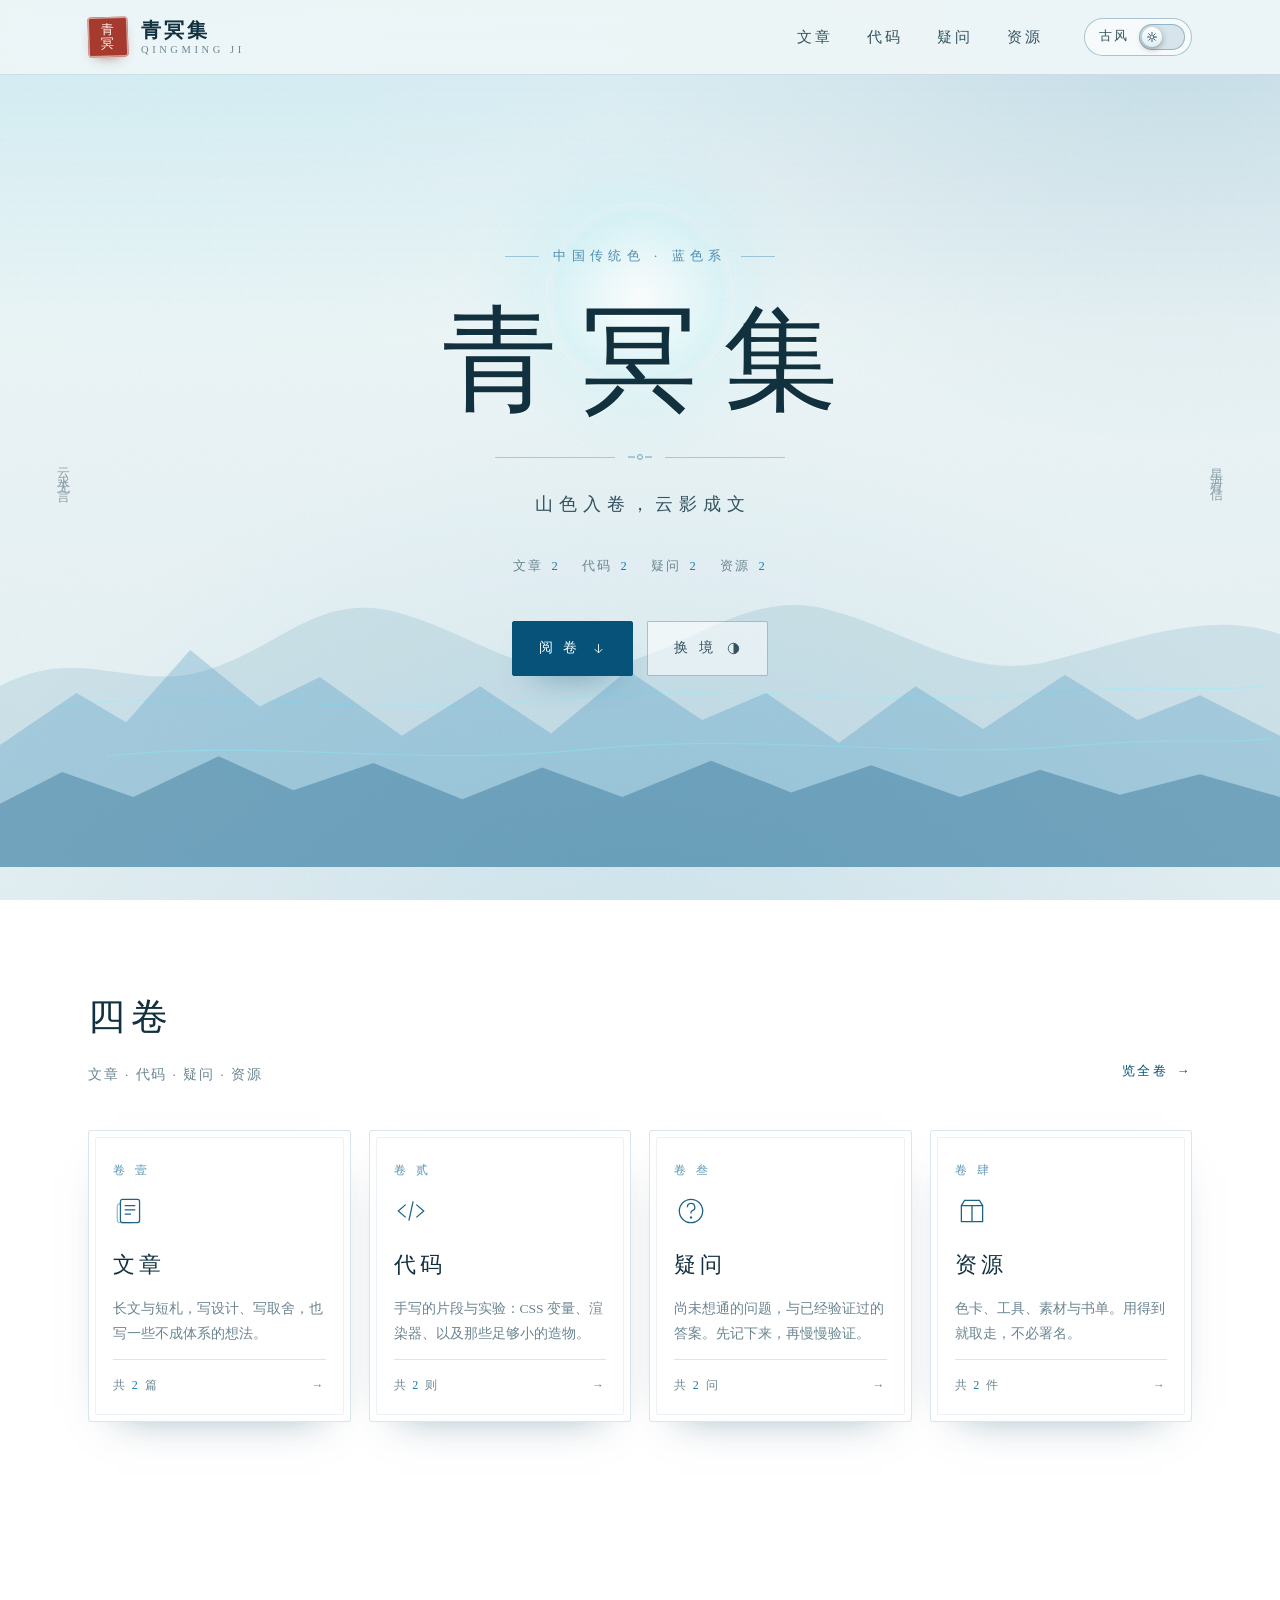
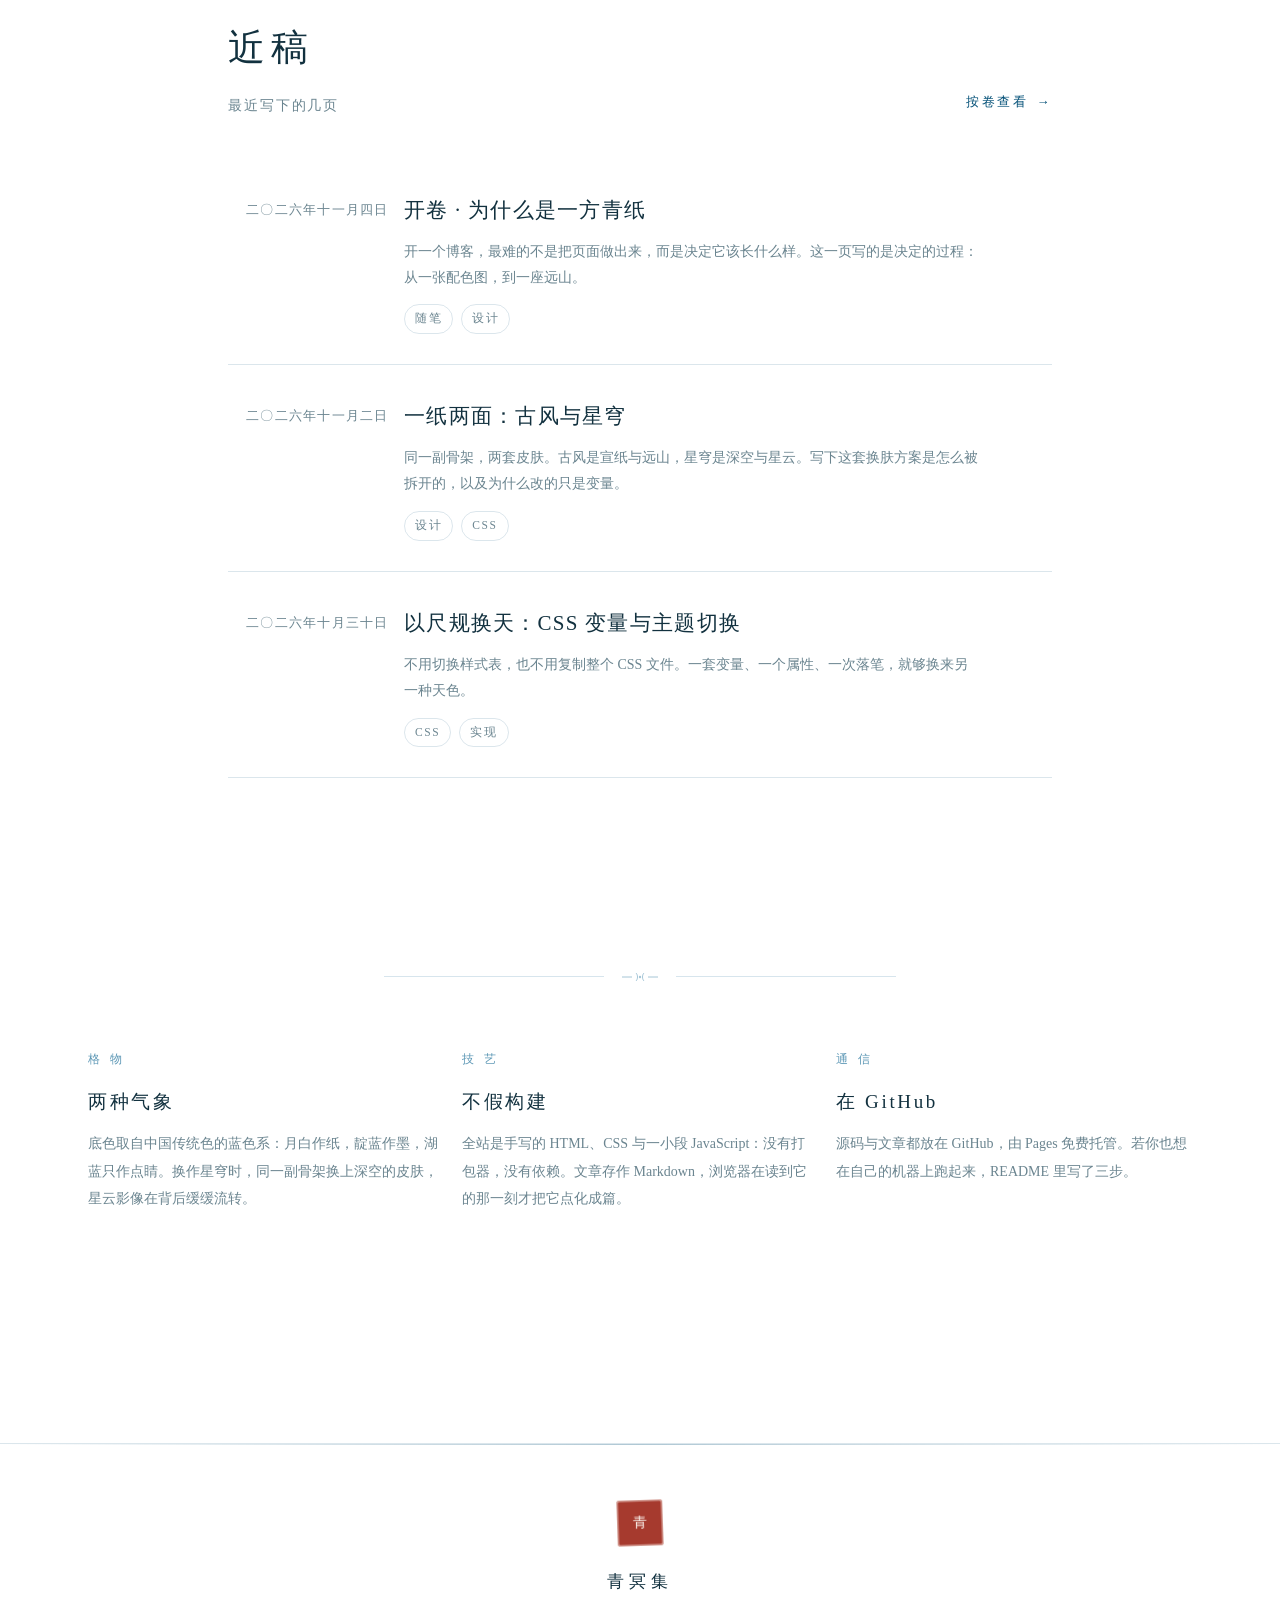
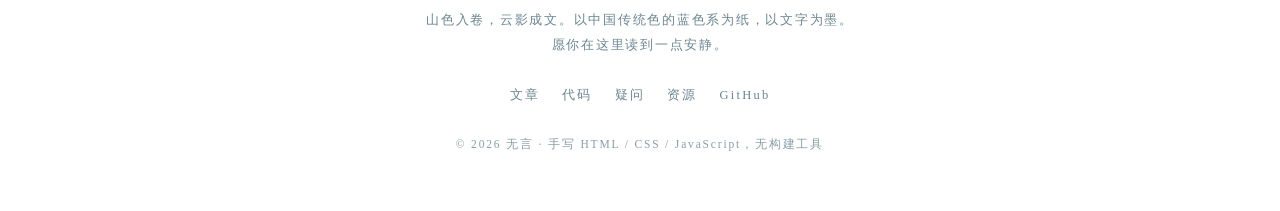
==== index.html @ 15c93b62 "青冥集：古风与星穹，一纸两面 - 四卷：文章 / 代码 / 疑问 / 资源 - 古风主题（中国传统色·蓝色系）与星穹主题（星云循环影像） - 右上角一键换境，选择记忆在 localStorage - " ====
<!doctype html>
<html lang="zh-CN" data-theme="guofeng">
<head>
<meta charset="utf-8">
<meta name="viewport" content="width=device-width, initial-scale=1">
<title>青冥集 · 山色入卷，云影成文</title>
<meta name="description" content="青冥集：一间以中国传统色·蓝色系写就的小站。文章、代码、疑问、资源四卷，可一键换作星穹。">
<meta name="theme-color" content="#EDF5F6">
<meta property="og:type" content="website">
<meta property="og:title" content="青冥集">
<meta property="og:description" content="山色入卷，云影成文。古风与星穹，一纸两面。">
<link rel="icon" href="assets/media/favicon.svg" type="image/svg+xml">
<link rel="stylesheet" href="assets/css/base.css">
<link rel="stylesheet" href="assets/css/theme-guofeng.css">
<link rel="stylesheet" href="assets/css/theme-cosmos.css">
</head>
<body data-page="home">

<div class="cosmos-bg" aria-hidden="true">
  <video id="galaxy" muted loop playsinline preload="none" poster="assets/media/poster.jpg"></video>
  <div class="cosmos-bg__veil"></div>
  <div class="cosmos-bg__aurora"></div>
  <canvas id="stars"></canvas>
</div>

<header class="site-head">
  <div class="wrap head-inner">
    <a class="brand" href="index.html" aria-label="青冥集 · 回到卷首">
      <span class="seal"><span>青<br>冥</span></span>
      <span class="brand-name"><b>青冥集</b><small>QINGMING JI</small></span>
    </a>
    <nav class="nav" aria-label="主导航">
      <a href="articles.html">文章</a>
      <a href="code.html">代码</a>
      <a href="questions.html">疑问</a>
      <a href="resources.html">资源</a>
    </nav>
    <button class="theme-switch" type="button" data-theme-toggle aria-pressed="false" aria-label="当前为古风风格，点击切换为星穹">
      <span class="theme-switch__label" data-theme-label>古风</span>
      <span class="theme-switch__track" aria-hidden="true">
        <span class="theme-switch__thumb">
          <svg class="i-sun" viewBox="0 0 24 24" fill="none" stroke="currentColor" stroke-width="2" stroke-linecap="round"><circle cx="12" cy="12" r="4.2"/><path d="M12 3v2.2M12 18.8V21M3 12h2.2M18.8 12H21M5.6 5.6l1.6 1.6M16.8 16.8l1.6 1.6M18.4 5.6l-1.6 1.6M7.2 16.8l-1.6 1.6"/></svg>
          <svg class="i-moon" viewBox="0 0 24 24" fill="currentColor"><path d="M20.2 14.6A8.4 8.4 0 0 1 9.4 3.8 8.6 8.6 0 1 0 20.2 14.6Z"/></svg>
        </span>
      </span>
    </button>
  </div>
</header>

<main>
  <section class="hero">
    <div class="hero__moon" aria-hidden="true"></div>
    <div class="hero__art" aria-hidden="true">
      <svg viewBox="0 0 1440 460" preserveAspectRatio="none">
        <path class="m1" d="M0,300 C90,262 150,306 232,286 C316,266 360,214 452,236 C540,256 596,300 690,282 C780,265 842,214 930,232 C1020,250 1090,296 1180,278 C1280,258 1360,232 1440,254 L1440,460 L0,460 Z"/>
        <path class="mist" d="M60,318 C260,300 420,330 620,312 C820,294 980,322 1180,306 C1290,297 1370,306 1420,300"/>
        <path class="m2" d="M0,352 L86,306 L142,332 L214,268 L292,318 L360,292 L452,344 L540,300 L620,342 L706,286 L790,330 L862,306 L944,350 L1030,300 L1106,338 L1198,290 L1280,330 L1350,308 L1440,344 L1440,460 L0,460 Z"/>
        <path class="mist" d="M120,362 C300,346 460,372 660,356 C860,340 1020,366 1220,352 C1320,345 1390,352 1430,346"/>
        <path class="m3" d="M0,404 L70,376 L150,398 L246,362 L330,392 L420,368 L520,400 L610,372 L700,398 L800,366 L890,394 L980,370 L1080,398 L1170,374 L1260,396 L1350,378 L1440,398 L1440,460 L0,460 Z"/>
      </svg>
    </div>

    <span class="hero__aside hero__aside--l" aria-hidden="true">云水无言</span>
    <span class="hero__aside hero__aside--r" aria-hidden="true">星河有信</span>

    <div class="hero__inner">
      <p class="hero__kicker">中国传统色 · 蓝色系</p>
      <h1 class="hero__title">青冥集</h1>
      <div class="hero__rule" aria-hidden="true">
        <i></i>
        <svg width="26" height="12" viewBox="0 0 26 12" fill="none" stroke="currentColor" stroke-width="1">
          <path d="M1 6h7M18 6h7"/><circle cx="13" cy="6" r="2.4"/>
        </svg>
        <i></i>
      </div>
      <p class="hero__sub">山色入卷，云影成文</p>
      <div class="hero__meta">
        <span>文章 <i data-count="articles">—</i></span>
        <span>代码 <i data-count="code">—</i></span>
        <span>疑问 <i data-count="questions">—</i></span>
        <span>资源 <i data-count="resources">—</i></span>
      </div>
      <div class="hero__actions">
        <a class="btn btn--primary" href="#sections">阅 卷
          <svg viewBox="0 0 24 24" fill="none" stroke="currentColor" stroke-width="1.5"><path d="M12 5v14M6 13l6 6 6-6"/></svg>
        </a>
        <button class="btn" type="button" data-theme-toggle>换 境
          <svg viewBox="0 0 24 24" fill="none" stroke="currentColor" stroke-width="1.4"><circle cx="12" cy="12" r="8.4"/><path d="M12 3.6a8.4 8.4 0 0 1 0 16.8Z" fill="currentColor" stroke="none"/></svg>
        </button>
      </div>
    </div>
  </section>

  <section class="section" id="sections">
    <div class="wrap">
      <div class="sec-head">
        <div class="sec-head__row">
          <div>
            <h2>四卷</h2>
            <p>文章 · 代码 · 疑问 · 资源</p>
          </div>
          <a class="sec-head__more" href="articles.html">览全卷 <span aria-hidden="true">→</span></a>
        </div>
      </div>

      <div class="section-grid">
        <a class="section-card reveal" href="articles.html">
          <span class="section-card__num">卷 壹</span>
          <svg class="section-card__icon" viewBox="0 0 32 32" fill="none" stroke="currentColor" stroke-width="1.2">
            <rect x="7" y="5" width="18" height="22" rx="2"/>
            <path d="M11 11h10M11 15h10M11 19h6"/>
            <path d="M7 9c-2 0-3 1-3 3v12c0 2 1 3 3 3h11" opacity=".45"/>
          </svg>
          <h3>文章</h3>
          <p>长文与短札，写设计、写取舍，也写一些不成体系的想法。</p>
          <div class="section-card__foot"><span>共 <b data-count="articles">—</b> 篇</span><span aria-hidden="true">→</span></div>
        </a>

        <a class="section-card reveal" href="code.html">
          <span class="section-card__num">卷 贰</span>
          <svg class="section-card__icon" viewBox="0 0 32 32" fill="none" stroke="currentColor" stroke-width="1.2">
            <path d="M11 10 4 16l7 6M21 10l7 6-7 6M18 7l-4 18"/>
          </svg>
          <h3>代码</h3>
          <p>手写的片段与实验：CSS 变量、渲染器、以及那些足够小的造物。</p>
          <div class="section-card__foot"><span>共 <b data-count="code">—</b> 则</span><span aria-hidden="true">→</span></div>
        </a>

        <a class="section-card reveal" href="questions.html">
          <span class="section-card__num">卷 叁</span>
          <svg class="section-card__icon" viewBox="0 0 32 32" fill="none" stroke="currentColor" stroke-width="1.2">
            <circle cx="16" cy="16" r="11"/>
            <path d="M12.6 12.4a3.5 3.5 0 1 1 4.6 3.3c-.8.3-1.2 1-1.2 1.8v.8"/>
            <circle cx="16" cy="22" r="1.1" fill="currentColor" stroke="none"/>
          </svg>
          <h3>疑问</h3>
          <p>尚未想通的问题，与已经验证过的答案。先记下来，再慢慢验证。</p>
          <div class="section-card__foot"><span>共 <b data-count="questions">—</b> 问</span><span aria-hidden="true">→</span></div>
        </a>

        <a class="section-card reveal" href="resources.html">
          <span class="section-card__num">卷 肆</span>
          <svg class="section-card__icon" viewBox="0 0 32 32" fill="none" stroke="currentColor" stroke-width="1.2">
            <path d="M6 11h20v15H6z"/><path d="M6 11 9 6h14l3 5M16 11v15"/>
          </svg>
          <h3>资源</h3>
          <p>色卡、工具、素材与书单。用得到就取走，不必署名。</p>
          <div class="section-card__foot"><span>共 <b data-count="resources">—</b> 件</span><span aria-hidden="true">→</span></div>
        </a>
      </div>
    </div>
  </section>

  <section class="section section--tight">
    <div class="wrap wrap--narrow">
      <div class="sec-head">
        <div class="sec-head__row">
          <div>
            <h2>近稿</h2>
            <p>最近写下的几页</p>
          </div>
          <a class="sec-head__more" href="articles.html">按卷查看 <span aria-hidden="true">→</span></a>
        </div>
      </div>
      <div class="post-list" id="recent-list" aria-live="polite"></div>
    </div>
  </section>

  <section class="section">
    <div class="wrap">
      <div class="rule-orn" aria-hidden="true">
        <svg width="40" height="14" viewBox="0 0 40 14" fill="none" stroke="currentColor" stroke-width="1">
          <path d="M2 7h10M28 7h10"/><path d="M16 3c2 2 2 6 0 8M24 3c-2 2-2 6 0 8"/><circle cx="20" cy="7" r="1.2" fill="currentColor" stroke="none"/>
        </svg>
      </div>

      <div class="section" style="padding-top:52px">
        <div class="section-grid" style="grid-template-columns:repeat(3,1fr)">
          <div class="reveal">
            <p class="section-card__num">格 物</p>
            <h3 style="font-size:19px;font-weight:500;letter-spacing:.14em;margin:14px 0 10px">两种气象</h3>
            <p style="color:var(--ink-faint);font-size:14px;line-height:1.95;margin:0">
              底色取自中国传统色的蓝色系：月白作纸，靛蓝作墨，湖蓝只作点睛。换作星穹时，同一副骨架换上深空的皮肤，星云影像在背后缓缓流转。
            </p>
          </div>
          <div class="reveal">
            <p class="section-card__num">技 艺</p>
            <h3 style="font-size:19px;font-weight:500;letter-spacing:.14em;margin:14px 0 10px">不假构建</h3>
            <p style="color:var(--ink-faint);font-size:14px;line-height:1.95;margin:0">
              全站是手写的 HTML、CSS 与一小段 JavaScript：没有打包器，没有依赖。文章存作 Markdown，浏览器在读到它的那一刻才把它点化成篇。
            </p>
          </div>
          <div class="reveal">
            <p class="section-card__num">通 信</p>
            <h3 style="font-size:19px;font-weight:500;letter-spacing:.14em;margin:14px 0 10px">在 GitHub</h3>
            <p style="color:var(--ink-faint);font-size:14px;line-height:1.95;margin:0">
              源码与文章都放在 GitHub，由 Pages 免费托管。若你也想在自己的机器上跑起来，README 里写了三步。
            </p>
          </div>
        </div>
      </div>
    </div>
  </section>
</main>

<footer class="site-foot">
  <div class="wrap">
    <div class="foot__seal" aria-hidden="true">青</div>
    <p class="foot__name">青冥集</p>
    <p class="foot__note">山色入卷，云影成文。以中国传统色的蓝色系为纸，以文字为墨。<br>愿你在这里读到一点安静。</p>
    <div class="foot__links">
      <a href="articles.html">文章</a>
      <a href="code.html">代码</a>
      <a href="questions.html">疑问</a>
      <a href="resources.html">资源</a>
      <a href="https://github.com/wuyan2233" target="_blank" rel="noopener noreferrer">GitHub</a>
    </div>
    <p class="foot__copy">© <span data-year>2026</span> 无言 · 手写 HTML / CSS / JavaScript，无构建工具</p>
  </div>
</footer>

<script src="assets/js/stars.js"></script>
<script src="assets/js/theme.js"></script>
<script src="assets/js/markdown.js"></script>
<script src="assets/js/site.js"></script>
<script>
  document.querySelectorAll('[data-year]').forEach(function (el) { el.textContent = new Date().getFullYear(); });
  (function () {
    var list = document.getElementById('recent-list');
    if (!list) return;
    window.QM.manifest().then(function (data) {
      var posts = data.posts.slice(0, 3);
      list.innerHTML = posts.map(function (p) {
        return '<article class="post-item reveal">' +
          '<div class="post-item__date">' + window.QM.formatDate(p.date) + '</div>' +
          '<div class="post-item__body"><h3><a href="post.html?s=' + p.section + '&slug=' + encodeURIComponent(p.slug) + '">' +
          window.MD.esc(p.title) + '</a></h3><p>' + window.MD.esc(p.excerpt || '') + '</p>' +
          '<div class="tags">' + (p.tags || []).map(function (t) { return '<span class="tag">' + window.MD.esc(t) + '</span>'; }).join('') + '</div></div>' +
          '<span class="post-item__arrow" aria-hidden="true">→</span></article>';
      }).join('');
      list.querySelectorAll('.reveal').forEach(function (el) { el.classList.add('is-in'); });
    }).catch(function () {
      list.innerHTML = '<div class="empty">卷目未能读到</div>';
    });
  })();
</script>
</body>
</html>
---- assets/css/base.css ----
/* ==========================================================================
   青冥集 · base.css
   结构与排版基准（与主题无关的部分）
   ========================================================================== */

*, *::before, *::after { box-sizing: border-box; }

html { -webkit-text-size-adjust: 100%; scroll-behavior: smooth; }

body {
  margin: 0;
  min-height: 100vh;
  font-family: var(--font-serif);
  font-size: 17px;
  line-height: 1.9;
  color: var(--ink);
  background: var(--paper);
  overflow-x: hidden;
  -webkit-font-smoothing: antialiased;
  text-rendering: optimizeLegibility;
}

img, svg, video, canvas { display: block; max-width: 100%; }
a { color: inherit; text-decoration: none; }
button { font: inherit; color: inherit; background: none; border: 0; cursor: pointer; }
::selection { background: var(--select-bg); color: var(--select-fg); }

:focus-visible {
  outline: 2px solid var(--accent-2);
  outline-offset: 3px;
  border-radius: 4px;
}

.wrap {
  width: 100%;
  max-width: 1160px;
  margin: 0 auto;
  padding: 0 28px;
}
.wrap--narrow { max-width: 880px; }

.sr-only {
  position: absolute; width: 1px; height: 1px;
  padding: 0; margin: -1px; overflow: hidden;
  clip: rect(0 0 0 0); white-space: nowrap; border: 0;
}

/* --------------------------------------------------------------------------
   顶栏
   -------------------------------------------------------------------------- */
.site-head {
  position: sticky;
  top: 0;
  z-index: 60;
  backdrop-filter: blur(14px) saturate(1.2);
  -webkit-backdrop-filter: blur(14px) saturate(1.2);
  background: var(--head-bg);
  border-bottom: 1px solid var(--line);
}
.head-inner {
  display: flex;
  align-items: center;
  gap: 26px;
  height: 74px;
}

.brand {
  display: flex;
  align-items: center;
  gap: 13px;
  flex: 0 0 auto;
}
.seal {
  position: relative;
  width: 40px; height: 40px;
  display: grid;
  place-items: center;
  background: var(--seal);
  color: #FDF7F2;
  font-family: var(--font-kai);
  font-size: 13px;
  line-height: 1.05;
  letter-spacing: 1px;
  border-radius: 3px;
  text-align: center;
  box-shadow: inset 0 0 0 1.5px rgba(255, 250, 244, .55), 0 6px 14px -8px rgba(120, 40, 30, .8);
  transform: rotate(-2deg);
  transition: transform .5s cubic-bezier(.2,.8,.3,1);
}
.seal span { display: block; }
.brand:hover .seal { transform: rotate(2deg) scale(1.04); }

.brand-name {
  display: flex;
  flex-direction: column;
  line-height: 1.25;
}
.brand-name b {
  font-size: 20px;
  font-weight: 600;
  letter-spacing: .16em;
}
.brand-name small {
  font-family: var(--font-kai);
  font-size: 10.5px;
  letter-spacing: .34em;
  color: var(--ink-faint);
  text-transform: uppercase;
}

.nav {
  display: flex;
  align-items: center;
  gap: 4px;
  margin-left: auto;
}
.nav a {
  position: relative;
  padding: 8px 15px;
  font-size: 15px;
  letter-spacing: .2em;
  color: var(--ink-soft);
  border-radius: 3px;
  transition: color .35s ease;
}
.nav a::after {
  content: "";
  position: absolute;
  left: 15px; right: 15px; bottom: 2px;
  height: 1px;
  background: var(--accent-2);
  transform: scaleX(0);
  transform-origin: left;
  transition: transform .45s cubic-bezier(.2,.8,.3,1);
}
.nav a:hover { color: var(--ink); }
.nav a:hover::after,
.nav a[aria-current="page"]::after { transform: scaleX(1); }
.nav a[aria-current="page"] { color: var(--accent); }

/* 主题开关键 */
.theme-switch {
  display: inline-flex;
  align-items: center;
  gap: 10px;
  padding: 5px 6px 5px 14px;
  border: 1px solid var(--line-strong);
  border-radius: 999px;
  background: var(--btn-bg);
  color: var(--ink-soft);
  font-family: var(--font-kai);
  font-size: 12.5px;
  letter-spacing: .16em;
  white-space: nowrap;
  transition: border-color .4s, color .4s, background .4s, box-shadow .4s;
}
.theme-switch:hover {
  border-color: var(--accent-2);
  color: var(--ink);
  box-shadow: 0 8px 26px -16px var(--glow);
}
.theme-switch__track {
  position: relative;
  width: 46px; height: 26px;
  border-radius: 999px;
  background: var(--track-bg);
  box-shadow: inset 0 0 0 1px var(--line-strong);
  flex: 0 0 auto;
}
.theme-switch__thumb {
  position: absolute;
  top: 3px; left: 3px;
  width: 20px; height: 20px;
  border-radius: 50%;
  background: var(--thumb-bg);
  box-shadow: 0 2px 6px rgba(0, 0, 0, .35);
  display: grid;
  place-items: center;
  transition: transform .55s cubic-bezier(.5,1.6,.4,1), background .4s;
}
.theme-switch__thumb svg { width: 12px; height: 12px; }
.theme-switch__thumb .i-moon { display: none; }
html[data-theme="cosmos"] .theme-switch__thumb { transform: translateX(20px); }
html[data-theme="cosmos"] .theme-switch__thumb .i-sun { display: none; }
html[data-theme="cosmos"] .theme-switch__thumb .i-moon { display: block; }

/* --------------------------------------------------------------------------
   首屏
   -------------------------------------------------------------------------- */
.hero {
  position: relative;
  min-height: min(88vh, 820px);
  display: grid;
  place-items: center;
  overflow: hidden;
  isolation: isolate;
  padding: 90px 0 120px;
}
.hero__art {
  position: absolute;
  inset: auto 0 0 0;
  z-index: -1;
  pointer-events: none;
  transition: opacity .9s ease;
}
.hero__art svg { width: 100%; height: min(58vh, 520px); }

.hero__aside {
  position: absolute;
  top: 50%;
  transform: translateY(-50%);
  writing-mode: vertical-rl;
  font-family: var(--font-kai);
  font-size: 13px;
  letter-spacing: .5em;
  color: var(--ink-faint);
  opacity: .75;
}
.hero__aside--l { left: max(18px, 4vw); }
.hero__aside--r { right: max(18px, 4vw); }

.hero__inner {
  position: relative;
  text-align: center;
  max-width: 860px;
  padding: 0 24px;
}
.hero__kicker {
  font-family: var(--font-kai);
  font-size: 13px;
  letter-spacing: .42em;
  color: var(--accent-3);
  margin: 0 0 30px;
  display: inline-flex;
  align-items: center;
  gap: 14px;
}
.hero__kicker::before,
.hero__kicker::after {
  content: "";
  width: 34px; height: 1px;
  background: currentColor;
  opacity: .45;
}
.hero__title {
  margin: 0;
  font-size: clamp(3.4rem, 10vw, 7.2rem);
  font-weight: 500;
  line-height: 1.06;
  letter-spacing: .22em;
  margin-right: -.22em;
  color: var(--ink);
  text-shadow: var(--title-shadow);
}
.hero__rule {
  display: flex;
  align-items: center;
  justify-content: center;
  gap: 12px;
  margin: 30px auto 24px;
  color: var(--accent-3);
  opacity: .8;
}
.hero__rule i {
  display: block;
  width: clamp(48px, 12vw, 120px);
  height: 1px;
  background: currentColor;
  opacity: .5;
}
.hero__sub {
  margin: 0;
  font-size: clamp(15px, 2vw, 18px);
  letter-spacing: .34em;
  margin-right: -.34em;
  color: var(--ink-soft);
}
.hero__meta {
  margin: 34px 0 0;
  display: flex;
  flex-wrap: wrap;
  justify-content: center;
  gap: 10px 22px;
  font-family: var(--font-kai);
  font-size: 12.5px;
  letter-spacing: .18em;
  color: var(--ink-faint);
}
.hero__meta span { display: inline-flex; align-items: center; gap: 8px; }
.hero__meta i { font-style: normal; color: var(--accent-2); }
.hero__actions {
  margin-top: 42px;
  display: flex;
  justify-content: center;
  gap: 14px;
  flex-wrap: wrap;
}

.btn {
  display: inline-flex;
  align-items: center;
  gap: 10px;
  padding: 13px 26px;
  border: 1px solid var(--line-strong);
  border-radius: 2px;
  font-family: var(--font-kai);
  font-size: 14px;
  letter-spacing: .26em;
  color: var(--ink-soft);
  background: var(--btn-bg);
  transition: transform .4s cubic-bezier(.2,.8,.3,1), box-shadow .4s, border-color .4s, color .4s, background .4s;
}
.btn:hover {
  transform: translateY(-2px);
  border-color: var(--accent-2);
  color: var(--ink);
  box-shadow: 0 14px 30px -20px var(--glow);
}
.btn--primary {
  background: var(--accent);
  border-color: var(--accent);
  color: var(--on-accent);
  box-shadow: 0 16px 34px -22px var(--accent);
}
.btn--primary:hover {
  color: var(--on-accent);
  background: var(--accent-2);
  border-color: var(--accent-2);
}
.btn svg { width: 15px; height: 15px; }

.scroll-cue {
  position: absolute;
  left: 50%;
  bottom: 26px;
  transform: translateX(-50%);
  display: flex;
  flex-direction: column;
  align-items: center;
  gap: 8px;
  font-family: var(--font-kai);
  font-size: 11px;
  letter-spacing: .4em;
  color: var(--ink-faint);
}
.scroll-cue span {
  width: 1px; height: 42px;
  background: linear-gradient(to bottom, var(--ink-faint), transparent);
  animation: cue 2.6s ease-in-out infinite;
  transform-origin: top;
}
@keyframes cue {
  0%, 100% { transform: scaleY(.35); opacity: .4; }
  50% { transform: scaleY(1); opacity: .9; }
}

/* --------------------------------------------------------------------------
   通用区块
   -------------------------------------------------------------------------- */
.section { padding: clamp(64px, 9vw, 116px) 0; position: relative; }
.section--tight { padding: clamp(46px, 6vw, 76px) 0; }

.sec-head { margin-bottom: 42px; }
.sec-head__row {
  display: flex;
  align-items: flex-end;
  justify-content: space-between;
  gap: 24px;
  flex-wrap: wrap;
}
.sec-head h2 {
  margin: 0;
  font-size: clamp(1.6rem, 3.2vw, 2.3rem);
  font-weight: 500;
  letter-spacing: .16em;
}
.sec-head p {
  margin: 10px 0 0;
  color: var(--ink-faint);
  font-family: var(--font-kai);
  font-size: 13.5px;
  letter-spacing: .14em;
}
.sec-head__more {
  font-family: var(--font-kai);
  font-size: 13px;
  letter-spacing: .2em;
  color: var(--accent);
  display: inline-flex;
  align-items: center;
  gap: 8px;
  padding-bottom: 3px;
  border-bottom: 1px solid transparent;
  transition: border-color .4s, gap .4s;
}
.sec-head__more:hover { border-color: var(--accent); gap: 14px; }

.rule-orn {
  display: flex;
  align-items: center;
  justify-content: center;
  gap: 16px;
  color: var(--accent-3);
  opacity: .5;
  margin: 0 auto;
}
.rule-orn::before, .rule-orn::after {
  content: "";
  height: 1px;
  flex: 1;
  max-width: 220px;
  background: currentColor;
  opacity: .45;
}

/* 分区卡片 */
.section-grid {
  display: grid;
  grid-template-columns: repeat(4, 1fr);
  gap: 18px;
}
.section-card {
  position: relative;
  display: flex;
  flex-direction: column;
  gap: 12px;
  padding: 28px 24px 24px;
  background: var(--card);
  border: 1px solid var(--line);
  border-radius: 3px;
  box-shadow: var(--shadow);
  overflow: hidden;
  transition: transform .5s cubic-bezier(.2,.8,.3,1), box-shadow .5s, border-color .4s, background .4s;
}
.section-card:hover {
  transform: translateY(-6px);
  border-color: var(--line-strong);
  box-shadow: var(--shadow-hover);
}
.section-card__num {
  font-family: var(--font-kai);
  font-size: 12px;
  letter-spacing: .3em;
  color: var(--accent-3);
  opacity: .9;
}
.section-card__icon {
  width: 34px; height: 34px;
  color: var(--accent);
  opacity: .9;
}
.section-card h3 {
  margin: 4px 0 0;
  font-size: 22px;
  font-weight: 500;
  letter-spacing: .2em;
}
.section-card p {
  margin: 0;
  font-size: 13.5px;
  line-height: 1.85;
  color: var(--ink-faint);
  flex: 1;
}
.section-card__foot {
  display: flex;
  align-items: center;
  justify-content: space-between;
  padding-top: 14px;
  border-top: 1px solid var(--line);
  font-family: var(--font-kai);
  font-size: 12px;
  letter-spacing: .16em;
  color: var(--ink-faint);
}
.section-card__foot b { color: var(--accent-2); font-weight: 500; }
.section-card::after {
  content: "";
  position: absolute;
  inset: 6px;
  border: 1px solid var(--line);
  border-radius: 2px;
  pointer-events: none;
  opacity: .55;
}

/* 文章条目 */
.post-list { display: grid; gap: 2px; }
.post-item {
  position: relative;
  display: grid;
  grid-template-columns: 132px minmax(0, 1fr) 30px;
  gap: 26px;
  align-items: start;
  padding: 30px 18px;
  border-bottom: 1px solid var(--line);
  transition: background .45s, padding .45s, border-color .4s;
}
.post-item:hover { background: var(--card); }
.post-item__date {
  font-family: var(--font-kai);
  font-size: 12.5px;
  letter-spacing: .1em;
  color: var(--ink-faint);
  padding-top: 8px;
  white-space: nowrap;
}
.post-item h3 {
  margin: 0 0 8px;
  font-size: clamp(18px, 2.1vw, 21px);
  font-weight: 500;
  letter-spacing: .06em;
  transition: color .35s;
}
.post-item:hover h3 { color: var(--accent); }
.post-item p {
  margin: 0;
  color: var(--ink-faint);
  font-size: 14px;
  line-height: 1.85;
  display: -webkit-box;
  -webkit-line-clamp: 2;
  -webkit-box-orient: vertical;
  overflow: hidden;
}
.post-item__arrow {
  justify-self: end;
  color: var(--accent-3);
  opacity: 0;
  transform: translateX(-6px);
  transition: opacity .4s, transform .4s;
  padding-top: 6px;
}
.post-item:hover .post-item__arrow { opacity: 1; transform: none; }

.tags { display: flex; flex-wrap: wrap; gap: 8px; margin-top: 14px; }
.tag {
  font-family: var(--font-kai);
  font-size: 11.5px;
  letter-spacing: .14em;
  padding: 3px 10px;
  border: 1px solid var(--line);
  border-radius: 999px;
  color: var(--ink-faint);
}

/* 页眉横幅（分区页） */
.page-head {
  position: relative;
  padding: clamp(58px, 8vw, 96px) 0 clamp(30px, 4vw, 44px);
  overflow: hidden;
  border-bottom: 1px solid var(--line);
}
.page-head__inner { position: relative; z-index: 1; }
.page-head__crumb {
  font-family: var(--font-kai);
  font-size: 12px;
  letter-spacing: .24em;
  color: var(--ink-faint);
  margin-bottom: 18px;
}
.page-head__crumb a:hover { color: var(--accent); }
.page-head h1 {
  margin: 0;
  font-size: clamp(2.4rem, 6vw, 3.8rem);
  font-weight: 500;
  letter-spacing: .2em;
}
.page-head p {
  margin: 16px 0 0;
  max-width: 640px;
  color: var(--ink-soft);
  font-size: 15px;
  letter-spacing: .06em;
}
.page-head__count {
  position: absolute;
  right: 0; bottom: -14px;
  font-family: var(--font-kai);
  font-size: clamp(4rem, 12vw, 8.5rem);
  line-height: 1;
  color: var(--ink);
  opacity: .05;
  pointer-events: none;
  user-select: none;
}

/* 检索栏 */
.toolbar {
  display: flex;
  align-items: center;
  gap: 16px;
  padding: 18px 0;
  border-bottom: 1px solid var(--line);
  margin-bottom: 8px;
  flex-wrap: wrap;
}
.search {
  display: flex;
  align-items: center;
  gap: 10px;
  flex: 1 1 260px;
  max-width: 380px;
  border-bottom: 1px solid var(--line-strong);
  padding-bottom: 8px;
  color: var(--ink-faint);
  transition: border-color .4s;
}
.search:focus-within { border-color: var(--accent-2); }
.search svg { width: 15px; height: 15px; flex: 0 0 auto; }
.search input {
  width: 100%;
  border: 0;
  background: none;
  font-family: var(--font-serif);
  font-size: 14.5px;
  letter-spacing: .1em;
  color: var(--ink);
  padding: 2px 0;
}
.search input::placeholder { color: var(--ink-faint); opacity: .8; }
.search input:focus { outline: none; }
.toolbar__hint {
  font-family: var(--font-kai);
  font-size: 12px;
  letter-spacing: .12em;
  color: var(--ink-faint);
  margin-left: auto;
}
.empty {
  padding: 70px 0;
  text-align: center;
  color: var(--ink-faint);
  font-family: var(--font-kai);
  letter-spacing: .2em;
}

/* --------------------------------------------------------------------------
   文章页
   -------------------------------------------------------------------------- */
.article-shell {
  display: grid;
  grid-template-columns: minmax(0, 1fr) 220px;
  gap: clamp(32px, 6vw, 76px);
  align-items: start;
  padding: clamp(44px, 6vw, 72px) 0 90px;
}
.article-head { margin-bottom: 46px; padding-bottom: 30px; border-bottom: 1px solid var(--line); }
.article-head__meta {
  display: flex;
  flex-wrap: wrap;
  gap: 10px 18px;
  font-family: var(--font-kai);
  font-size: 12.5px;
  letter-spacing: .18em;
  color: var(--ink-faint);
  margin-bottom: 20px;
}
.article-head__meta a:hover { color: var(--accent); }
.article-head h1 {
  margin: 0;
  font-size: clamp(1.9rem, 4.4vw, 2.9rem);
  font-weight: 500;
  line-height: 1.45;
  letter-spacing: .06em;
}
.article-head__dek {
  margin: 18px 0 0;
  color: var(--ink-soft);
  font-size: 15.5px;
  letter-spacing: .04em;
}

.prose { font-size: 17.5px; line-height: 2.05; color: var(--ink); }
.prose > * + * { margin-top: 1.15em; }
.prose h2 {
  position: relative;
  margin-top: 2.4em;
  font-size: 1.5em;
  font-weight: 500;
  letter-spacing: .08em;
  padding-left: 18px;
}
.prose h2::before {
  content: "";
  position: absolute;
  left: 0; top: .42em;
  width: 7px; height: 7px;
  background: var(--seal);
  border-radius: 1px;
  transform: rotate(45deg);
}
.prose h3 {
  margin-top: 2em;
  font-size: 1.16em;
  font-weight: 600;
  letter-spacing: .06em;
  color: var(--ink);
}
.prose h3::before { content: "§ "; color: var(--accent-3); font-weight: 400; }
.prose a {
  color: var(--accent);
  border-bottom: 1px solid var(--line-strong);
  transition: border-color .35s, color .35s;
}
.prose a:hover { border-color: var(--accent); }
.prose strong { font-weight: 600; }
.prose em { font-style: normal; color: var(--accent-3); }
.prose ul, .prose ol { padding-left: 1.4em; }
.prose li { margin: .45em 0; }
.prose li::marker { color: var(--accent-3); }
.prose blockquote {
  margin: 1.8em 0;
  padding: 18px 24px;
  border-left: 2px solid var(--accent-3);
  background: var(--quote-bg);
  color: var(--ink-soft);
  font-size: .96em;
}
.prose blockquote p { margin: 0; }
.prose blockquote p + p { margin-top: .8em; }
.prose hr {
  border: 0;
  height: 1px;
  background: linear-gradient(90deg, transparent, var(--line-strong), transparent);
  margin: 2.6em 0;
}
.prose img { border-radius: 3px; margin: 1.6em auto; }
.prose table {
  width: 100%;
  border-collapse: collapse;
  font-size: 14.5px;
  margin: 1.8em 0;
  font-family: var(--font-serif);
}
.prose th, .prose td {
  padding: 11px 14px;
  border-bottom: 1px solid var(--line);
  text-align: left;
}
.prose th {
  font-family: var(--font-kai);
  font-weight: 500;
  letter-spacing: .12em;
  color: var(--ink-soft);
  border-bottom-color: var(--line-strong);
}
.prose tbody tr:hover { background: var(--card); }
.prose code {
  font-family: var(--font-mono);
  font-size: .86em;
  padding: .16em .42em;
  border-radius: 3px;
  background: var(--inline-code-bg);
  color: var(--inline-code-fg);
}
.prose pre { margin: 1.8em 0; }

/* 代码块 */
.code-block {
  position: relative;
  border: 1px solid var(--code-border);
  border-radius: 4px;
  background: var(--code-bg);
  overflow: hidden;
  box-shadow: var(--shadow);
}
.code-block__bar {
  display: flex;
  align-items: center;
  justify-content: space-between;
  gap: 12px;
  padding: 9px 14px;
  border-bottom: 1px solid var(--code-border);
  background: var(--code-bar);
  font-family: var(--font-mono);
  font-size: 11px;
  letter-spacing: .12em;
  color: var(--code-dim);
  text-transform: uppercase;
}
.code-block__copy {
  font-family: var(--font-kai);
  font-size: 11.5px;
  letter-spacing: .14em;
  color: var(--code-dim);
  border: 1px solid var(--code-border);
  border-radius: 3px;
  padding: 2px 9px;
  transition: color .3s, border-color .3s, background .3s;
}
.code-block__copy:hover { color: var(--code-fg); border-color: var(--accent-2); }
.code-block pre {
  margin: 0;
  padding: 18px 20px;
  overflow-x: auto;
  font-family: var(--font-mono);
  font-size: 13.2px;
  line-height: 1.85;
  color: var(--code-fg);
  tab-size: 2;
}
.code-block code { background: none; padding: 0; color: inherit; font-size: inherit; }
.tok-com { color: var(--tok-com); font-style: italic; }
.tok-str { color: var(--tok-str); }
.tok-key { color: var(--tok-key); }
.tok-num { color: var(--tok-num); }
.tok-fn  { color: var(--tok-fn); }
.tok-tag { color: var(--tok-tag); }
.tok-att { color: var(--tok-att); }
.tok-pun { color: var(--tok-pun); }

/* 笺注 */
.note {
  margin: 1.9em 0;
  padding: 20px 24px;
  border: 1px solid var(--line);
  border-left: 3px solid var(--accent-2);
  background: var(--note-bg);
  border-radius: 2px;
}
.note__title {
  display: block;
  font-family: var(--font-kai);
  font-size: 12.5px;
  letter-spacing: .26em;
  color: var(--accent);
  margin-bottom: 8px;
}
.note p { margin: 0; font-size: .95em; color: var(--ink-soft); }
.note p + p { margin-top: .7em; }

/* 色卡 */
.palette {
  display: grid;
  grid-template-columns: repeat(auto-fill, minmax(96px, 1fr));
  gap: 10px;
  margin: 1.9em 0;
  font-family: var(--font-kai);
}
.swatch {
  position: relative;
  border: 1px solid var(--line);
  border-radius: 3px;
  overflow: hidden;
  cursor: pointer;
  text-align: left;
  background: none;
  padding: 0;
  transition: transform .35s cubic-bezier(.2,.8,.3,1), box-shadow .35s;
}
.swatch:hover { transform: translateY(-4px); box-shadow: 0 14px 26px -18px rgba(0,0,0,.6); }
.swatch__chip {
  height: 92px;
  display: flex;
  align-items: flex-end;
  padding: 9px 10px;
  font-size: 12.5px;
  letter-spacing: .12em;
}
.swatch__meta {
  padding: 8px 10px 9px;
  background: var(--card);
  border-top: 1px solid var(--line);
  font-size: 10.5px;
  letter-spacing: .08em;
  color: var(--ink-faint);
  font-family: var(--font-mono);
}

/* 目次 */
.toc {
  position: sticky;
  top: 104px;
  font-family: var(--font-kai);
  font-size: 12.5px;
  letter-spacing: .08em;
}
.toc__title {
  font-size: 11px;
  letter-spacing: .3em;
  color: var(--ink-faint);
  padding-bottom: 12px;
  border-bottom: 1px solid var(--line);
  margin-bottom: 12px;
}
.toc ol { list-style: none; margin: 0; padding: 0; }
.toc li { margin: 0; }
.toc a {
  display: block;
  padding: 6px 10px;
  color: var(--ink-faint);
  border-left: 1px solid var(--line);
  transition: color .3s, border-color .3s, padding-left .3s;
  line-height: 1.6;
}
.toc a:hover { color: var(--ink); }
.toc a.is-active {
  color: var(--accent);
  border-left-color: var(--accent);
  padding-left: 14px;
}
.toc a[data-depth="3"] { padding-left: 22px; font-size: 11.5px; }

/* 文末 */
.article-foot {
  margin-top: 60px;
  padding-top: 30px;
  border-top: 1px solid var(--line);
  display: flex;
  align-items: center;
  justify-content: space-between;
  gap: 20px;
  flex-wrap: wrap;
  font-family: var(--font-kai);
  font-size: 12.5px;
  letter-spacing: .18em;
  color: var(--ink-faint);
}
.article-end-seal {
  width: 44px; height: 44px;
  display: grid; place-items: center;
  border: 1.5px solid var(--seal);
  border-radius: 3px;
  color: var(--seal);
  font-family: var(--font-kai);
  font-size: 12px;
  letter-spacing: 2px;
  transform: rotate(-3deg);
  opacity: .9;
}
.pager {
  display: grid;
  grid-template-columns: 1fr 1fr;
  gap: 16px;
  margin-top: 34px;
}
.pager a {
  padding: 18px 20px;
  border: 1px solid var(--line);
  border-radius: 3px;
  background: var(--card);
  transition: border-color .4s, transform .4s;
}
.pager a:hover { border-color: var(--line-strong); transform: translateY(-2px); }
.pager small {
  display: block;
  font-family: var(--font-kai);
  font-size: 11px;
  letter-spacing: .24em;
  color: var(--ink-faint);
  margin-bottom: 6px;
}
.pager span { font-size: 14.5px; letter-spacing: .04em; }
.pager a:last-child { text-align: right; }

/* --------------------------------------------------------------------------
   页脚
   -------------------------------------------------------------------------- */
.site-foot {
  position: relative;
  border-top: 1px solid var(--line);
  padding: 56px 0 44px;
  text-align: center;
}
.foot__seal {
  width: 46px; height: 46px;
  margin: 0 auto 20px;
  display: grid;
  place-items: center;
  background: var(--seal);
  color: #FDF7F2;
  font-family: var(--font-kai);
  font-size: 14px;
  border-radius: 3px;
  box-shadow: inset 0 0 0 1.5px rgba(255, 250, 244, .5);
  transform: rotate(-2deg);
}
.foot__name {
  font-size: 17px;
  letter-spacing: .3em;
  margin: 0 0 10px;
  color: var(--ink);
}
.foot__note {
  margin: 0 auto 26px;
  max-width: 520px;
  font-family: var(--font-kai);
  font-size: 12.5px;
  line-height: 2;
  letter-spacing: .14em;
  color: var(--ink-faint);
}
.foot__links {
  display: flex;
  justify-content: center;
  flex-wrap: wrap;
  gap: 8px 22px;
  font-family: var(--font-kai);
  font-size: 12.5px;
  letter-spacing: .18em;
  color: var(--ink-faint);
  margin-bottom: 26px;
}
.foot__links a:hover { color: var(--accent); }
.foot__copy {
  font-size: 11.5px;
  letter-spacing: .16em;
  color: var(--ink-faint);
  opacity: .8;
}

/* --------------------------------------------------------------------------
   浮动：阅读进度 / 返回顶部
   -------------------------------------------------------------------------- */
.progress {
  position: fixed;
  top: 0; left: 0;
  height: 2px;
  width: 0;
  background: linear-gradient(90deg, var(--accent-3), var(--accent-2));
  z-index: 90;
  transition: width .12s linear;
}
.to-top {
  position: fixed;
  right: 26px; bottom: 26px;
  width: 44px; height: 44px;
  display: grid;
  place-items: center;
  border-radius: 50%;
  border: 1px solid var(--line-strong);
  background: var(--btn-bg);
  backdrop-filter: blur(10px);
  color: var(--ink-soft);
  opacity: 0;
  pointer-events: none;
  transform: translateY(10px);
  transition: opacity .4s, transform .4s, border-color .3s;
  z-index: 70;
}
.to-top.is-on { opacity: 1; pointer-events: auto; transform: none; }
.to-top:hover { border-color: var(--accent-2); color: var(--accent); }

/* 入场动画 */
.reveal {
  opacity: 0;
  transform: translateY(22px);
  transition: opacity .9s cubic-bezier(.2,.8,.3,1), transform .9s cubic-bezier(.2,.8,.3,1);
}
.reveal.is-in { opacity: 1; transform: none; }

/* --------------------------------------------------------------------------
   响应式
   -------------------------------------------------------------------------- */
@media (max-width: 1080px) {
  .article-shell { grid-template-columns: minmax(0, 1fr); }
  .toc { display: none; }
}
@media (max-width: 900px) {
  .section-grid { grid-template-columns: repeat(2, 1fr); }
  .hero__aside { display: none; }
}
@media (max-width: 760px) {
  body { font-size: 16px; }
  .wrap { padding: 0 20px; }
  .head-inner { height: 64px; gap: 14px; }
  .brand-name small { display: none; }
  .brand-name b { font-size: 17px; letter-spacing: .1em; }
  .seal { width: 34px; height: 34px; font-size: 11px; }
  .nav { gap: 0; }
  .nav a { padding: 6px 9px; font-size: 13.5px; letter-spacing: .08em; }
  .nav a::after { left: 9px; right: 9px; }
  .theme-switch { padding: 4px; gap: 0; }
  .theme-switch__label { display: none; }
  .hero { min-height: 78vh; padding: 64px 0 96px; }
  .hero__title { letter-spacing: .14em; margin-right: -.14em; }
  .hero__sub { letter-spacing: .2em; margin-right: -.2em; }
  .post-item { grid-template-columns: minmax(0, 1fr); gap: 8px; padding: 24px 6px; }
  .post-item__date { padding-top: 0; }
  .post-item__arrow { display: none; }
  .pager { grid-template-columns: 1fr; }
  .article-head h1 { letter-spacing: .02em; }
  .prose { font-size: 16.5px; line-height: 1.95; }
  .to-top { right: 16px; bottom: 16px; }
}
@media (max-width: 560px) {
  .section-grid { grid-template-columns: 1fr; }
  .head-inner { gap: 10px; }
  .nav a { padding: 6px 7px; }
}

/* 手机：导航另起一行，避免四字标签被拆成两行 */
@media (max-width: 640px) {
  .head-inner {
    flex-wrap: wrap;
    height: auto;
    padding: 12px 0 0;
    gap: 0;
  }
  .theme-switch { margin-left: auto; }
  .nav {
    order: 3;
    width: 100%;
    margin: 10px 0 0;
    justify-content: center;
    border-top: 1px solid var(--line);
    padding: 3px 0 5px;
  }
  .nav a { padding: 6px 13px; font-size: 13.5px; letter-spacing: .1em; }
  .nav a::after { left: 13px; right: 13px; }
  .hero { padding-top: 46px; }
  .page-head { padding-top: 58px; }
}

@media (prefers-reduced-motion: reduce) {
  html { scroll-behavior: auto; }
  *, *::before, *::after {
    animation-duration: .001ms !important;
    animation-iteration-count: 1 !important;
    transition-duration: .001ms !important;
  }
  .reveal { opacity: 1; transform: none; }
}
---- assets/css/theme-guofeng.css ----
/* ==========================================================================
   青冥集 · theme-guofeng.css
   古风主题：宣纸、远山、中国蓝
   ========================================================================== */

html[data-theme="guofeng"] {
  color-scheme: light;
  scrollbar-color: rgba(6, 82, 121, .38) #E6F1F4;

  --paper: #EDF5F6;
  --paper-2: #F6FBFB;
  --ink: #12313F;
  --ink-soft: #33525F;
  --ink-faint: #6B8590;

  --line: rgba(6, 82, 121, .14);
  --line-strong: rgba(6, 82, 121, .32);

  --accent: #065279;      /* 靛蓝 */
  --accent-2: #177CB0;    /* 靛青 */
  --accent-3: #4C8DAE;    /* 群青 */
  --glow: rgba(48, 223, 243, .5);
  --seal: #A63A2E;        /* 朱砂 */
  --on-accent: #F7FCFD;

  --card: rgba(255, 255, 255, .58);
  --head-bg: rgba(238, 246, 247, .93);
  --btn-bg: rgba(255, 255, 255, .55);
  --quote-bg: rgba(6, 82, 121, .045);
  --note-bg: rgba(23, 124, 176, .055);
  --track-bg: rgba(6, 82, 121, .13);
  --thumb-bg: linear-gradient(180deg, #FFFFFF, #DCEEF2);
  --thumb-ink: #065279;

  --shadow: 0 18px 44px -30px rgba(6, 60, 90, .55);
  --shadow-hover: 0 26px 60px -32px rgba(6, 60, 90, .6);
  --title-shadow: 0 1px 0 rgba(255, 255, 255, .65);

  --select-bg: #177CB0;
  --select-fg: #FFFFFF;

  --code-bg: #0D2430;
  --code-bar: #0A1E28;
  --code-border: rgba(124, 243, 255, .14);
  --code-fg: #D8E9EF;
  --code-dim: #7C9AA7;
  --tok-com: #6C8C99;
  --tok-str: #8FD3B6;
  --tok-key: #7FB7E0;
  --tok-num: #E3B583;
  --tok-fn: #C6A8E6;
  --tok-tag: #8ECBF0;
  --tok-att: #B7C7D2;
  --tok-pun: #7E9AA6;

  --inline-code-bg: rgba(6, 82, 121, .08);
  --inline-code-fg: #0B4A6B;

  --font-serif: "Noto Serif SC", "Source Han Serif SC", "Source Han Serif CN", "Songti SC", "STSong", "SimSun", serif;
  --font-kai: "Kaiti SC", "KaiTi", "STKaiti", "楷体", "Noto Serif SC", "SimSun", serif;
  --font-mono: "JetBrains Mono", "Cascadia Code", "Consolas", "SFMono-Regular", "Courier New", monospace;
}

html[data-theme="guofeng"] body {
  background:
    radial-gradient(1200px 720px at 12% -8%, rgba(124, 243, 255, .16), transparent 62%),
    radial-gradient(900px 640px at 92% 4%, rgba(76, 141, 174, .16), transparent 64%),
    radial-gradient(1000px 800px at 50% 108%, rgba(23, 124, 176, .10), transparent 70%),
    linear-gradient(180deg, #F3FAFA 0%, #EAF4F6 46%, #E4F0F3 100%);
  background-attachment: fixed;
}

/* 纸纹：极细的纤维噪点 */
html[data-theme="guofeng"] body::before {
  content: "";
  position: fixed;
  inset: 0;
  z-index: -1;
  pointer-events: none;
  opacity: .28;
  mix-blend-mode: multiply;
  background-image: url("data:image/svg+xml,%3Csvg xmlns='http://www.w3.org/2000/svg' width='180' height='180'%3E%3Cfilter id='n'%3E%3CfeTurbulence type='fractalNoise' baseFrequency='0.85' numOctaves='4' stitchTiles='stitch'/%3E%3CfeColorMatrix type='saturate' values='0'/%3E%3C/filter%3E%3Crect width='180' height='180' filter='url(%23n)' opacity='0.22'/%3E%3C/svg%3E");
}

/* 天头一道极淡的靛青晕染 */
html[data-theme="guofeng"] body::after {
  content: "";
  position: fixed;
  inset: 0 0 auto 0;
  height: 320px;
  z-index: -1;
  pointer-events: none;
  background: linear-gradient(180deg, rgba(23, 124, 176, .10), transparent);
}

/* 远山与月 ---------------------------------------------------------------- */
.hero__moon {
  position: absolute;
  top: 16%;
  left: 50%;
  width: clamp(120px, 16vw, 190px);
  height: clamp(120px, 16vw, 190px);
  margin-left: calc(clamp(120px, 16vw, 190px) / -2);
  border-radius: 50%;
  background: radial-gradient(circle, rgba(255, 255, 255, .85), rgba(124, 243, 255, .16) 62%, transparent 72%);
  box-shadow: 0 0 70px 18px rgba(124, 243, 255, .18);
  z-index: -2;
  opacity: .85;
}
.hero__art .m1 { fill: #4C8DAE; opacity: .16; }
.hero__art .m2 { fill: #177CB0; opacity: .22; }
.hero__art .m3 { fill: #065279; opacity: .30; }
.hero__art .mist {
  fill: none;
  stroke: #7CF3FF;
  stroke-width: 1;
  opacity: .35;
}

html[data-theme="cosmos"] .hero__moon { display: none; }

/* 页面装饰：卷轴细边 ------------------------------------------------------ */
html[data-theme="guofeng"] .wrap { position: relative; }

html[data-theme="guofeng"] .page-head::after {
  content: "";
  position: absolute;
  right: -40px; top: -60px;
  width: 340px; height: 340px;
  border-radius: 50%;
  background: radial-gradient(circle, rgba(124, 243, 255, .22), transparent 66%);
  pointer-events: none;
}

/* 卡片悬停时透出一点湖蓝 */
html[data-theme="guofeng"] .section-card:hover {
  background:
    radial-gradient(280px 180px at 78% 0%, rgba(124, 243, 255, .22), transparent 70%),
    rgba(255, 255, 255, .74);
}

html[data-theme="guofeng"] .post-item:hover {
  background: linear-gradient(90deg, rgba(255, 255, 255, .7), rgba(255, 255, 255, .3));
}

/* 页脚上方一线山影 */
.site-foot::before {
  content: "";
  position: absolute;
  left: 0; right: 0; top: 0;
  height: 1px;
  background: linear-gradient(90deg, transparent, var(--line-strong), transparent);
}
---- assets/css/theme-cosmos.css ----
/* ==========================================================================
   青冥集 · theme-cosmos.css
   星穹主题：深空、星云、循环影像
   ========================================================================== */

html[data-theme="cosmos"] {
  color-scheme: dark;
  background: #04070F;
  scrollbar-color: rgba(124, 243, 255, .26) #05080F;

  --paper: #04070F;
  --paper-2: #060C1A;
  --ink: #E9F4FF;
  --ink-soft: #A9C3E2;
  --ink-faint: #6E88AC;

  --line: rgba(124, 243, 255, .12);
  --line-strong: rgba(124, 243, 255, .34);

  --accent: #30DFF3;      /* 湖蓝 */
  --accent-2: #7CF3FF;    /* 蔚蓝 */
  --accent-3: #4B5CC4;    /* 宝蓝 */
  --glow: rgba(48, 223, 243, .6);
  --seal: #C0473A;
  --on-accent: #04121A;

  --card: rgba(9, 17, 36, .52);
  --head-bg: rgba(5, 8, 17, .84);
  --btn-bg: rgba(12, 22, 44, .55);
  --quote-bg: rgba(48, 223, 243, .05);
  --note-bg: rgba(75, 92, 196, .14);
  --track-bg: rgba(124, 243, 255, .14);
  --thumb-bg: linear-gradient(180deg, #101A38, #1B2A55);
  --thumb-ink: #7CF3FF;

  --shadow: 0 22px 60px -36px rgba(0, 210, 255, .55);
  --shadow-hover: 0 30px 70px -34px rgba(48, 223, 243, .55);
  --title-shadow: 0 0 34px rgba(48, 223, 243, .35), 0 0 96px rgba(75, 92, 196, .35);

  --select-bg: #30DFF3;
  --select-fg: #04121A;

  --code-bg: rgba(5, 10, 22, .82);
  --code-bar: rgba(10, 18, 38, .9);
  --code-border: rgba(124, 243, 255, .18);
  --code-fg: #DDF3FF;
  --code-dim: #7E9CC8;
  --tok-com: #5F7FA8;
  --tok-str: #8FE3C8;
  --tok-key: #8FC7FF;
  --tok-num: #F0B98A;
  --tok-fn: #CBB2FF;
  --tok-tag: #7CF3FF;
  --tok-att: #A9C3E2;
  --tok-pun: #7E9CC8;

  --inline-code-bg: rgba(124, 243, 255, .10);
  --inline-code-fg: #9BE9FF;

  --font-serif: "Noto Serif SC", "Source Han Serif SC", "Source Han Serif CN", "Songti SC", "STSong", "SimSun", serif;
  --font-kai: "Kaiti SC", "KaiTi", "STKaiti", "楷体", "Noto Serif SC", "SimSun", serif;
  --font-mono: "JetBrains Mono", "Cascadia Code", "Consolas", "SFMono-Regular", "Courier New", monospace;
}

html[data-theme="cosmos"] body {
  background: transparent;
  color: var(--ink);
}

/* 背景层：星云影像 + 光幕 + 星子 ------------------------------------------ */
.cosmos-bg {
  position: fixed;
  inset: 0;
  z-index: -3;
  overflow: hidden;
  opacity: 0;
  visibility: hidden;
  transition: opacity 1s ease, visibility 1s;
  background: #04070F;
  pointer-events: none;
}
html[data-theme="cosmos"] .cosmos-bg { opacity: 1; visibility: visible; }

.cosmos-bg video {
  position: absolute;
  inset: -2%;
  width: 104%;
  height: 104%;
  object-fit: cover;
  object-position: 50% 46%;
  filter: brightness(.76) saturate(1.14) contrast(1.05);
  transform: scale(1.02);
  animation: drift 46s ease-in-out infinite alternate;
}
@keyframes drift {
  from { transform: scale(1.02) translate3d(0, 0, 0); }
  to { transform: scale(1.09) translate3d(0, -1.2%, 0); }
}

.cosmos-bg__veil {
  position: absolute;
  inset: 0;
  background:
    radial-gradient(120% 90% at 50% 8%, rgba(4, 7, 15, .12) 0%, rgba(4, 7, 15, .44) 45%, rgba(3, 5, 12, .90) 100%),
    linear-gradient(180deg, rgba(3, 6, 14, .78) 0%, rgba(3, 6, 14, .34) 34%, rgba(3, 6, 14, .72) 78%, #04070F 100%);
}

.cosmos-bg__aurora {
  position: absolute;
  inset: -10%;
  mix-blend-mode: screen;
  opacity: .5;
  background:
    radial-gradient(38% 30% at 18% 24%, rgba(75, 92, 196, .45), transparent 70%),
    radial-gradient(32% 26% at 82% 18%, rgba(48, 223, 243, .30), transparent 70%),
    radial-gradient(40% 34% at 64% 78%, rgba(59, 46, 126, .40), transparent 72%);
  animation: aurora 26s ease-in-out infinite alternate;
  filter: blur(6px);
}
@keyframes aurora {
  from { transform: translate3d(-2%, -1%, 0) scale(1); opacity: .38; }
  to   { transform: translate3d(2%, 1.5%, 0) scale(1.08); opacity: .58; }
}

#stars {
  position: absolute;
  inset: 0;
  width: 100%;
  height: 100%;
  opacity: .9;
}

/* 顶栏与页脚 */
html[data-theme="cosmos"] .site-head {
  background: var(--head-bg);
  box-shadow: 0 1px 0 rgba(124, 243, 255, .06);
}
html[data-theme="cosmos"] .brand-name b { text-shadow: 0 0 26px rgba(48, 223, 243, .4); }
html[data-theme="cosmos"] .nav a[aria-current="page"] { text-shadow: 0 0 18px rgba(48, 223, 243, .55); }

html[data-theme="cosmos"] .seal {
  box-shadow: inset 0 0 0 1.5px rgba(255, 250, 244, .5), 0 0 24px -6px rgba(192, 71, 58, .75);
}

/* 卡片：磨砂玻璃 */
html[data-theme="cosmos"] .section-card,
html[data-theme="cosmos"] .pager a,
html[data-theme="cosmos"] .swatch__meta {
  background:
    linear-gradient(160deg, rgba(124, 243, 255, .07), rgba(9, 17, 36, .42) 42%, rgba(9, 17, 36, .58));
  backdrop-filter: blur(12px) saturate(1.1);
  -webkit-backdrop-filter: blur(12px) saturate(1.1);
  border-color: var(--line);
}
html[data-theme="cosmos"] .section-card::after { border-color: rgba(124, 243, 255, .10); }
html[data-theme="cosmos"] .section-card:hover {
  background:
    radial-gradient(300px 200px at 78% 0%, rgba(48, 223, 243, .16), transparent 70%),
    linear-gradient(160deg, rgba(124, 243, 255, .09), rgba(9, 17, 36, .5));
  box-shadow: var(--shadow-hover);
}

html[data-theme="cosmos"] .post-item { border-bottom-color: rgba(124, 243, 255, .10); }
html[data-theme="cosmos"] .post-item:hover { background: linear-gradient(90deg, rgba(48, 223, 243, .07), transparent 70%); }
html[data-theme="cosmos"] .post-item:hover h3 { text-shadow: 0 0 22px rgba(48, 223, 243, .45); }

html[data-theme="cosmos"] .hero__art { opacity: 0; }
html[data-theme="cosmos"] .hero__rule { color: var(--accent); opacity: .7; }
html[data-theme="cosmos"] .hero__title {  background: linear-gradient(180deg, #FFFFFF 8%, #BFE6FF 46%, #7CF3FF 78%, #4B5CC4 128%);
  -webkit-background-clip: text;
  background-clip: text;
  color: transparent;
  text-shadow: none;
  filter: drop-shadow(0 0 32px rgba(48, 223, 243, .35));
}
html[data-theme="cosmos"] .hero__kicker { color: var(--accent); }

html[data-theme="cosmos"] .btn--primary {
  color: #04121A;
  background: linear-gradient(120deg, #7CF3FF, #30DFF3 55%, #4B5CC4 130%);
  border-color: transparent;
  box-shadow: 0 16px 40px -22px rgba(124, 243, 255, .9);
}
html[data-theme="cosmos"] .btn--primary:hover {
  color: #04121A;
  filter: brightness(1.08);
}

html[data-theme="cosmos"] .page-head::after {
  content: "";
  position: absolute;
  right: -60px; top: -120px;
  width: 460px; height: 460px;
  border-radius: 50%;
  background: radial-gradient(circle, rgba(48, 223, 243, .16), rgba(75, 92, 196, .08) 44%, transparent 68%);
  pointer-events: none;
}

html[data-theme="cosmos"] .prose h2::before { background: var(--accent); box-shadow: 0 0 14px rgba(48, 223, 243, .8); }
html[data-theme="cosmos"] .prose blockquote { background: rgba(9, 17, 36, .5); }
html[data-theme="cosmos"] .prose code { box-shadow: inset 0 0 0 1px rgba(124, 243, 255, .08); }
html[data-theme="cosmos"] .note { background: rgba(9, 17, 36, .5); }
html[data-theme="cosmos"] .toc a.is-active { text-shadow: 0 0 14px rgba(48, 223, 243, .6); }

html[data-theme="cosmos"] .site-foot {
  background: linear-gradient(180deg, transparent, rgba(3, 5, 12, .7));
}
html[data-theme="cosmos"] .to-top,
html[data-theme="cosmos"] .theme-switch { backdrop-filter: blur(10px); }

/* 切换主题时的一次性过渡 */
html.is-switching,
html.is-switching body,
html.is-switching .section-card,
html.is-switching .post-item,
html.is-switching .site-head,
html.is-switching .prose,
html.is-switching .btn {
  transition: background-color .7s ease, background .7s ease, color .45s ease,
              border-color .7s ease, box-shadow .7s ease, filter .7s ease !important;
}
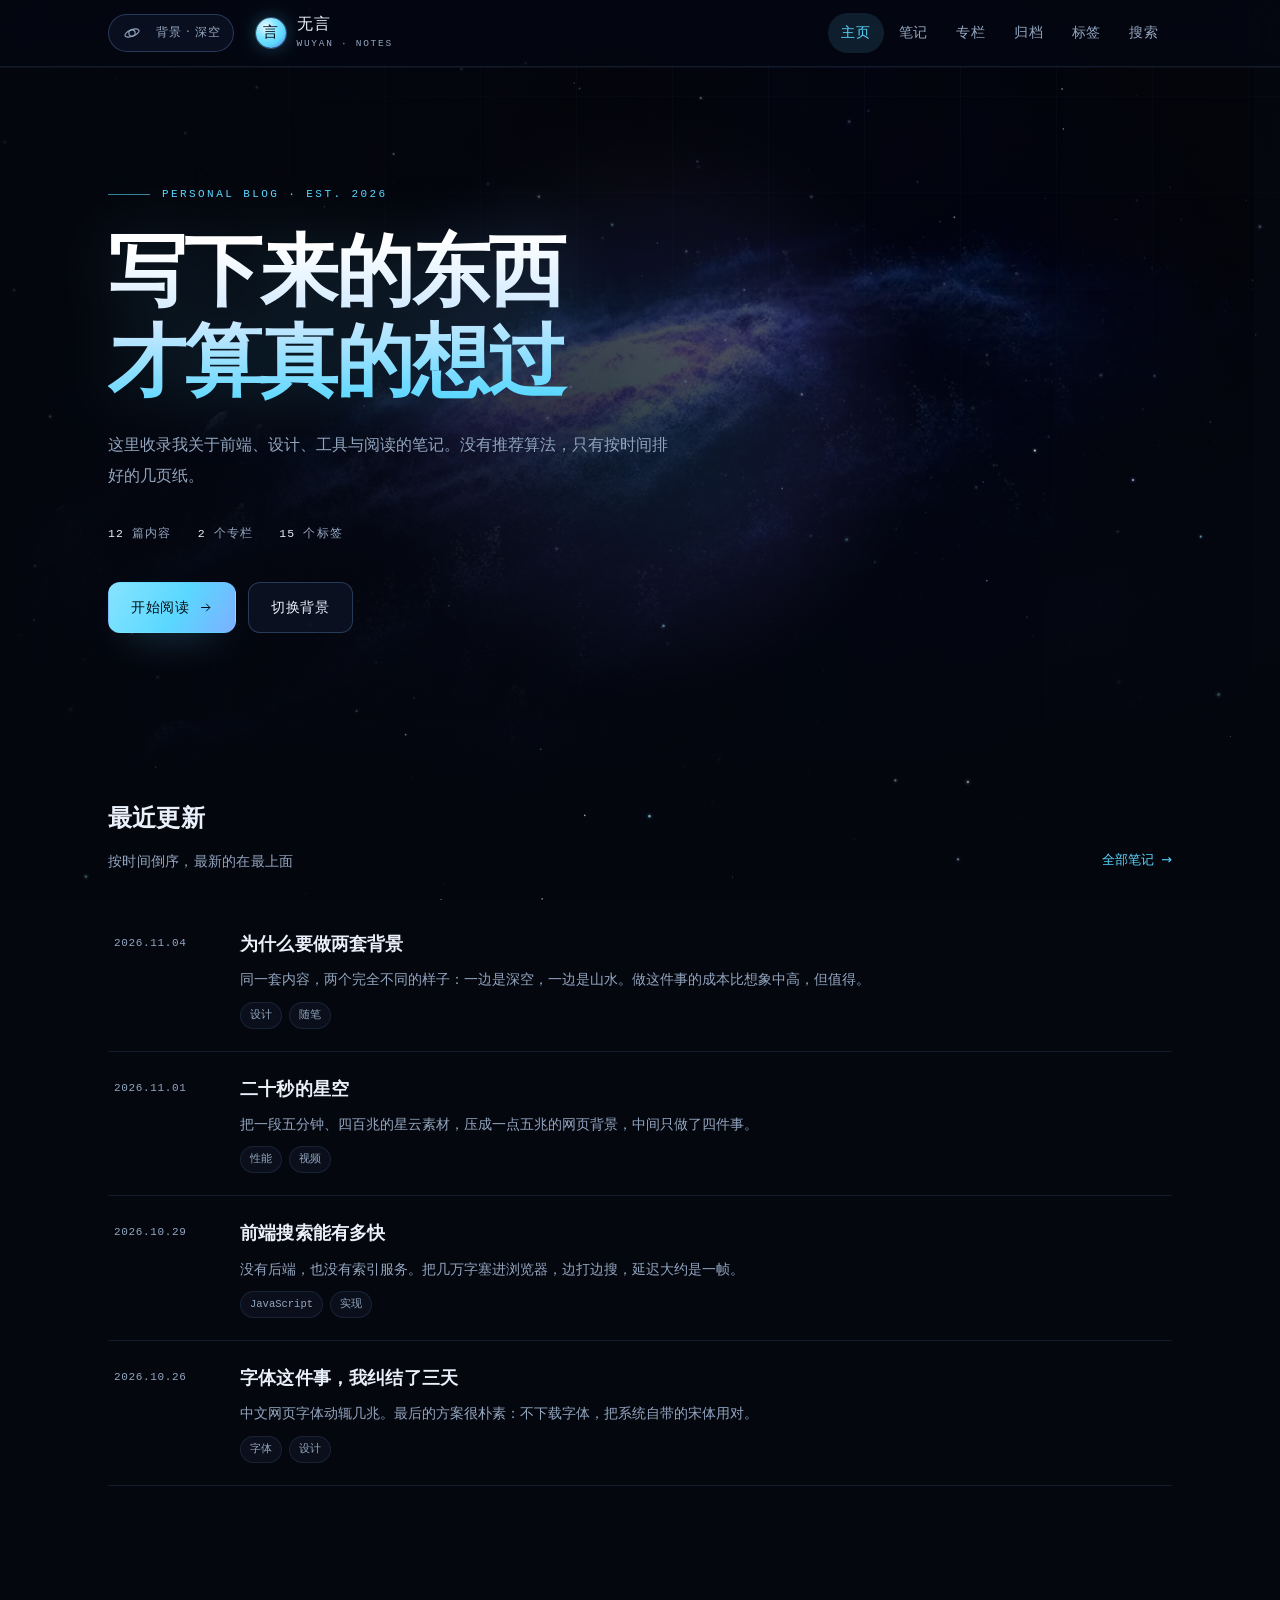
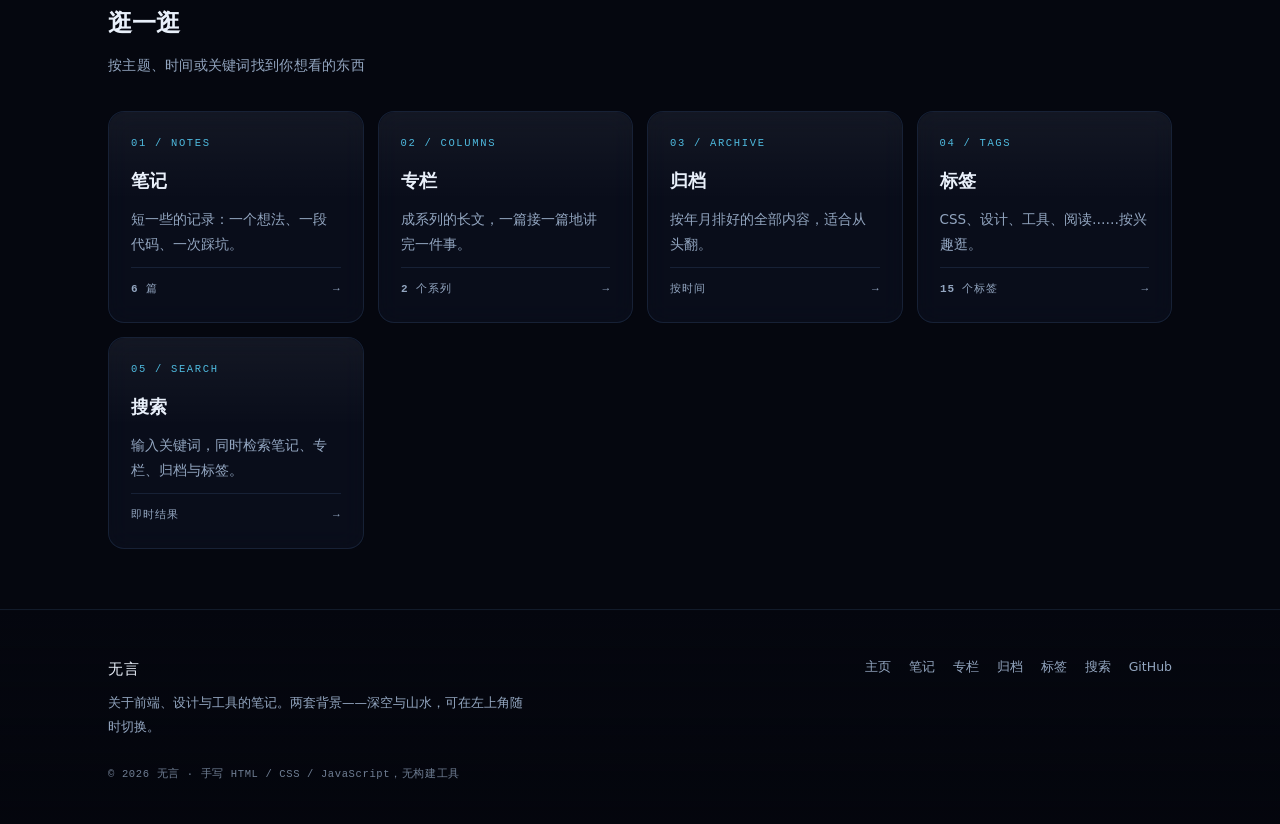
==== commit c8ced38c: "重做：两套独立的背景风格 - 分区改为 主页/笔记/专栏/归档/标签/搜索 - 深空（默认）：星云视频、无衬线、玻璃卡片 - 山水：壁纸背景、落樱动效、宋体、暖纸色 - 左上角切换，选择记忆 - 搜索" ====
--- a/index.html
+++ b/index.html
@@ -1,248 +1,160 @@
 <!doctype html>
-<html lang="zh-CN" data-theme="guofeng">
+<html lang="zh-CN" data-theme="cosmos">
 <head>
 <meta charset="utf-8">
 <meta name="viewport" content="width=device-width, initial-scale=1">
-<title>青冥集 · 山色入卷，云影成文</title>
-<meta name="description" content="青冥集：一间以中国传统色·蓝色系写就的小站。文章、代码、疑问、资源四卷，可一键换作星穹。">
-<meta name="theme-color" content="#EDF5F6">
+<title>无言 · 笔记与专栏</title>
+<meta name="description" content="一个安静的个人博客：前端、设计、工具与阅读的笔记，按时间与标签整理。">
+<meta name="theme-color" content="#05070F">
 <meta property="og:type" content="website">
-<meta property="og:title" content="青冥集">
-<meta property="og:description" content="山色入卷，云影成文。古风与星穹，一纸两面。">
+<meta property="og:title" content="无言 · 笔记与专栏">
+<meta property="og:description" content="一个安静的个人博客：前端、设计、工具与阅读的笔记，按时间与标签整理。">
 <link rel="icon" href="assets/media/favicon.svg" type="image/svg+xml">
 <link rel="stylesheet" href="assets/css/base.css">
+<link rel="stylesheet" href="assets/css/theme-cosmos.css">
 <link rel="stylesheet" href="assets/css/theme-guofeng.css">
-<link rel="stylesheet" href="assets/css/theme-cosmos.css">
 </head>
 <body data-page="home">
 
-<div class="cosmos-bg" aria-hidden="true">
-  <video id="galaxy" muted loop playsinline preload="none" poster="assets/media/poster.jpg"></video>
-  <div class="cosmos-bg__veil"></div>
-  <div class="cosmos-bg__aurora"></div>
+<div class="scene" aria-hidden="true">
+  <video class="scene__video" id="galaxy" muted loop playsinline preload="none" poster="assets/media/poster.jpg"></video>
+  <div class="scene__photo"></div>
+  <div class="scene__veil"></div>
+  <div class="scene__grid"></div>
   <canvas id="stars"></canvas>
+  <canvas id="petals"></canvas>
 </div>
+<div class="progress" aria-hidden="true"></div>
 
 <header class="site-head">
   <div class="wrap head-inner">
-    <a class="brand" href="index.html" aria-label="青冥集 · 回到卷首">
-      <span class="seal"><span>青<br>冥</span></span>
-      <span class="brand-name"><b>青冥集</b><small>QINGMING JI</small></span>
+    <button class="style-switch" type="button" data-style-toggle aria-pressed="false" aria-label="切换背景风格">
+      <span class="style-switch__icons" aria-hidden="true">
+        <svg class="i-space" viewBox="0 0 24 24" fill="none" stroke="currentColor" stroke-width="1.5"><circle cx="12" cy="12" r="4.2"/><ellipse cx="12" cy="12" rx="10" ry="4.4" transform="rotate(-22 12 12)"/></svg>
+        <svg class="i-ink" viewBox="0 0 24 24" fill="none" stroke="currentColor" stroke-width="1.5" stroke-linecap="round"><path d="M3 18c3.5-6 6.5-9 9-9 2.6 0 4 2 6 2 1.4 0 2.4-.6 3-1.4"/><path d="M3 21h18"/></svg>
+      </span>
+      <span class="style-switch__label">背景 · <span data-style-label>深空</span></span>
+    </button>
+    <a class="brand" href="index.html" aria-label="无言 主页">
+      <span class="brand__mark">言</span>
+      <span class="brand__text"><span class="brand__name">无言</span><span class="brand__sub">WUYAN · NOTES</span></span>
     </a>
     <nav class="nav" aria-label="主导航">
-      <a href="articles.html">文章</a>
-      <a href="code.html">代码</a>
-      <a href="questions.html">疑问</a>
-      <a href="resources.html">资源</a>
+      <a href="index.html">主页</a>
+      <a href="notes.html">笔记</a>
+      <a href="columns.html">专栏</a>
+      <a href="archives.html">归档</a>
+      <a href="tags.html">标签</a>
+      <a href="search.html">搜索</a>
     </nav>
-    <button class="theme-switch" type="button" data-theme-toggle aria-pressed="false" aria-label="当前为古风风格，点击切换为星穹">
-      <span class="theme-switch__label" data-theme-label>古风</span>
-      <span class="theme-switch__track" aria-hidden="true">
-        <span class="theme-switch__thumb">
-          <svg class="i-sun" viewBox="0 0 24 24" fill="none" stroke="currentColor" stroke-width="2" stroke-linecap="round"><circle cx="12" cy="12" r="4.2"/><path d="M12 3v2.2M12 18.8V21M3 12h2.2M18.8 12H21M5.6 5.6l1.6 1.6M16.8 16.8l1.6 1.6M18.4 5.6l-1.6 1.6M7.2 16.8l-1.6 1.6"/></svg>
-          <svg class="i-moon" viewBox="0 0 24 24" fill="currentColor"><path d="M20.2 14.6A8.4 8.4 0 0 1 9.4 3.8 8.6 8.6 0 1 0 20.2 14.6Z"/></svg>
-        </span>
-      </span>
-    </button>
   </div>
 </header>
 
 <main>
   <section class="hero">
-    <div class="hero__moon" aria-hidden="true"></div>
-    <div class="hero__art" aria-hidden="true">
-      <svg viewBox="0 0 1440 460" preserveAspectRatio="none">
-        <path class="m1" d="M0,300 C90,262 150,306 232,286 C316,266 360,214 452,236 C540,256 596,300 690,282 C780,265 842,214 930,232 C1020,250 1090,296 1180,278 C1280,258 1360,232 1440,254 L1440,460 L0,460 Z"/>
-        <path class="mist" d="M60,318 C260,300 420,330 620,312 C820,294 980,322 1180,306 C1290,297 1370,306 1420,300"/>
-        <path class="m2" d="M0,352 L86,306 L142,332 L214,268 L292,318 L360,292 L452,344 L540,300 L620,342 L706,286 L790,330 L862,306 L944,350 L1030,300 L1106,338 L1198,290 L1280,330 L1350,308 L1440,344 L1440,460 L0,460 Z"/>
-        <path class="mist" d="M120,362 C300,346 460,372 660,356 C860,340 1020,366 1220,352 C1320,345 1390,352 1430,346"/>
-        <path class="m3" d="M0,404 L70,376 L150,398 L246,362 L330,392 L420,368 L520,400 L610,372 L700,398 L800,366 L890,394 L980,370 L1080,398 L1170,374 L1260,396 L1350,378 L1440,398 L1440,460 L0,460 Z"/>
-      </svg>
-    </div>
-
-    <span class="hero__aside hero__aside--l" aria-hidden="true">云水无言</span>
-    <span class="hero__aside hero__aside--r" aria-hidden="true">星河有信</span>
-
-    <div class="hero__inner">
-      <p class="hero__kicker">中国传统色 · 蓝色系</p>
-      <h1 class="hero__title">青冥集</h1>
-      <div class="hero__rule" aria-hidden="true">
-        <i></i>
-        <svg width="26" height="12" viewBox="0 0 26 12" fill="none" stroke="currentColor" stroke-width="1">
-          <path d="M1 6h7M18 6h7"/><circle cx="13" cy="6" r="2.4"/>
-        </svg>
-        <i></i>
-      </div>
-      <p class="hero__sub">山色入卷，云影成文</p>
-      <div class="hero__meta">
-        <span>文章 <i data-count="articles">—</i></span>
-        <span>代码 <i data-count="code">—</i></span>
-        <span>疑问 <i data-count="questions">—</i></span>
-        <span>资源 <i data-count="resources">—</i></span>
-      </div>
-      <div class="hero__actions">
-        <a class="btn btn--primary" href="#sections">阅 卷
-          <svg viewBox="0 0 24 24" fill="none" stroke="currentColor" stroke-width="1.5"><path d="M12 5v14M6 13l6 6 6-6"/></svg>
-        </a>
-        <button class="btn" type="button" data-theme-toggle>换 境
-          <svg viewBox="0 0 24 24" fill="none" stroke="currentColor" stroke-width="1.4"><circle cx="12" cy="12" r="8.4"/><path d="M12 3.6a8.4 8.4 0 0 1 0 16.8Z" fill="currentColor" stroke="none"/></svg>
-        </button>
-      </div>
-    </div>
-  </section>
-
-  <section class="section" id="sections">
+    <div class="hero__photo" aria-hidden="true"></div>
     <div class="wrap">
-      <div class="sec-head">
-        <div class="sec-head__row">
-          <div>
-            <h2>四卷</h2>
-            <p>文章 · 代码 · 疑问 · 资源</p>
-          </div>
-          <a class="sec-head__more" href="articles.html">览全卷 <span aria-hidden="true">→</span></a>
+      <div class="hero__inner">
+        <p class="hero__eyebrow">Personal blog · Est. 2026</p>
+        <h1 class="hero__title">写下来的东西<br>才算真的想过</h1>
+        <p class="hero__lede">这里收录我关于前端、设计、工具与阅读的笔记。没有推荐算法，只有按时间排好的几页纸。</p>
+        <p class="hero__meta">
+          <span><b data-count="posts">—</b> 篇内容</span>
+          <span><b data-count="columns">—</b> 个专栏</span>
+          <span><b data-count="tags">—</b> 个标签</span>
+        </p>
+        <div class="hero__actions">
+          <a class="btn btn--primary" href="notes.html">开始阅读
+            <svg viewBox="0 0 24 24" fill="none" stroke="currentColor" stroke-width="1.6"><path d="M5 12h14M13 6l6 6-6 6"/></svg>
+          </a>
+          <button class="btn" type="button" data-style-toggle>切换背景</button>
         </div>
       </div>
-
-      <div class="section-grid">
-        <a class="section-card reveal" href="articles.html">
-          <span class="section-card__num">卷 壹</span>
-          <svg class="section-card__icon" viewBox="0 0 32 32" fill="none" stroke="currentColor" stroke-width="1.2">
-            <rect x="7" y="5" width="18" height="22" rx="2"/>
-            <path d="M11 11h10M11 15h10M11 19h6"/>
-            <path d="M7 9c-2 0-3 1-3 3v12c0 2 1 3 3 3h11" opacity=".45"/>
-          </svg>
-          <h3>文章</h3>
-          <p>长文与短札，写设计、写取舍，也写一些不成体系的想法。</p>
-          <div class="section-card__foot"><span>共 <b data-count="articles">—</b> 篇</span><span aria-hidden="true">→</span></div>
-        </a>
-
-        <a class="section-card reveal" href="code.html">
-          <span class="section-card__num">卷 贰</span>
-          <svg class="section-card__icon" viewBox="0 0 32 32" fill="none" stroke="currentColor" stroke-width="1.2">
-            <path d="M11 10 4 16l7 6M21 10l7 6-7 6M18 7l-4 18"/>
-          </svg>
-          <h3>代码</h3>
-          <p>手写的片段与实验：CSS 变量、渲染器、以及那些足够小的造物。</p>
-          <div class="section-card__foot"><span>共 <b data-count="code">—</b> 则</span><span aria-hidden="true">→</span></div>
-        </a>
-
-        <a class="section-card reveal" href="questions.html">
-          <span class="section-card__num">卷 叁</span>
-          <svg class="section-card__icon" viewBox="0 0 32 32" fill="none" stroke="currentColor" stroke-width="1.2">
-            <circle cx="16" cy="16" r="11"/>
-            <path d="M12.6 12.4a3.5 3.5 0 1 1 4.6 3.3c-.8.3-1.2 1-1.2 1.8v.8"/>
-            <circle cx="16" cy="22" r="1.1" fill="currentColor" stroke="none"/>
-          </svg>
-          <h3>疑问</h3>
-          <p>尚未想通的问题，与已经验证过的答案。先记下来，再慢慢验证。</p>
-          <div class="section-card__foot"><span>共 <b data-count="questions">—</b> 问</span><span aria-hidden="true">→</span></div>
-        </a>
-
-        <a class="section-card reveal" href="resources.html">
-          <span class="section-card__num">卷 肆</span>
-          <svg class="section-card__icon" viewBox="0 0 32 32" fill="none" stroke="currentColor" stroke-width="1.2">
-            <path d="M6 11h20v15H6z"/><path d="M6 11 9 6h14l3 5M16 11v15"/>
-          </svg>
-          <h3>资源</h3>
-          <p>色卡、工具、素材与书单。用得到就取走，不必署名。</p>
-          <div class="section-card__foot"><span>共 <b data-count="resources">—</b> 件</span><span aria-hidden="true">→</span></div>
-        </a>
-      </div>
-    </div>
-  </section>
-
-  <section class="section section--tight">
-    <div class="wrap wrap--narrow">
-      <div class="sec-head">
-        <div class="sec-head__row">
-          <div>
-            <h2>近稿</h2>
-            <p>最近写下的几页</p>
-          </div>
-          <a class="sec-head__more" href="articles.html">按卷查看 <span aria-hidden="true">→</span></a>
-        </div>
-      </div>
-      <div class="post-list" id="recent-list" aria-live="polite"></div>
     </div>
   </section>
 
   <section class="section">
     <div class="wrap">
-      <div class="rule-orn" aria-hidden="true">
-        <svg width="40" height="14" viewBox="0 0 40 14" fill="none" stroke="currentColor" stroke-width="1">
-          <path d="M2 7h10M28 7h10"/><path d="M16 3c2 2 2 6 0 8M24 3c-2 2-2 6 0 8"/><circle cx="20" cy="7" r="1.2" fill="currentColor" stroke="none"/>
-        </svg>
+      <div class="sec-head">
+        <div>
+          <h2 class="sec-head__title">最近更新</h2>
+          <p class="sec-head__sub">按时间倒序，最新的在最上面</p>
+        </div>
+        <a class="sec-head__more" href="notes.html">全部笔记 <span aria-hidden="true">→</span></a>
       </div>
+      <div class="post-list" id="latest"></div>
+    </div>
+  </section>
 
-      <div class="section" style="padding-top:52px">
-        <div class="section-grid" style="grid-template-columns:repeat(3,1fr)">
-          <div class="reveal">
-            <p class="section-card__num">格 物</p>
-            <h3 style="font-size:19px;font-weight:500;letter-spacing:.14em;margin:14px 0 10px">两种气象</h3>
-            <p style="color:var(--ink-faint);font-size:14px;line-height:1.95;margin:0">
-              底色取自中国传统色的蓝色系：月白作纸，靛蓝作墨，湖蓝只作点睛。换作星穹时，同一副骨架换上深空的皮肤，星云影像在背后缓缓流转。
-            </p>
-          </div>
-          <div class="reveal">
-            <p class="section-card__num">技 艺</p>
-            <h3 style="font-size:19px;font-weight:500;letter-spacing:.14em;margin:14px 0 10px">不假构建</h3>
-            <p style="color:var(--ink-faint);font-size:14px;line-height:1.95;margin:0">
-              全站是手写的 HTML、CSS 与一小段 JavaScript：没有打包器，没有依赖。文章存作 Markdown，浏览器在读到它的那一刻才把它点化成篇。
-            </p>
-          </div>
-          <div class="reveal">
-            <p class="section-card__num">通 信</p>
-            <h3 style="font-size:19px;font-weight:500;letter-spacing:.14em;margin:14px 0 10px">在 GitHub</h3>
-            <p style="color:var(--ink-faint);font-size:14px;line-height:1.95;margin:0">
-              源码与文章都放在 GitHub，由 Pages 免费托管。若你也想在自己的机器上跑起来，README 里写了三步。
-            </p>
-          </div>
+  <section class="section section--tight">
+    <div class="wrap">
+      <div class="sec-head">
+        <div>
+          <h2 class="sec-head__title">逛一逛</h2>
+          <p class="sec-head__sub">按主题、时间或关键词找到你想看的东西</p>
         </div>
+      </div>
+      <div class="entry-grid">
+        <a class="entry reveal" href="notes.html">
+          <span class="entry__no">01 / NOTES</span>
+          <h3>笔记</h3>
+          <p>短一些的记录：一个想法、一段代码、一次踩坑。</p>
+          <span class="entry__foot"><span><b data-count="notes">—</b> 篇</span><span aria-hidden="true">→</span></span>
+        </a>
+        <a class="entry reveal" href="columns.html">
+          <span class="entry__no">02 / COLUMNS</span>
+          <h3>专栏</h3>
+          <p>成系列的长文，一篇接一篇地讲完一件事。</p>
+          <span class="entry__foot"><span><b data-count="columns">—</b> 个系列</span><span aria-hidden="true">→</span></span>
+        </a>
+        <a class="entry reveal" href="archives.html">
+          <span class="entry__no">03 / ARCHIVE</span>
+          <h3>归档</h3>
+          <p>按年月排好的全部内容，适合从头翻。</p>
+          <span class="entry__foot"><span>按时间</span><span aria-hidden="true">→</span></span>
+        </a>
+        <a class="entry reveal" href="tags.html">
+          <span class="entry__no">04 / TAGS</span>
+          <h3>标签</h3>
+          <p>CSS、设计、工具、阅读……按兴趣逛。</p>
+          <span class="entry__foot"><span><b data-count="tags">—</b> 个标签</span><span aria-hidden="true">→</span></span>
+        </a>
+        <a class="entry reveal" href="search.html">
+          <span class="entry__no">05 / SEARCH</span>
+          <h3>搜索</h3>
+          <p>输入关键词，同时检索笔记、专栏、归档与标签。</p>
+          <span class="entry__foot"><span>即时结果</span><span aria-hidden="true">→</span></span>
+        </a>
       </div>
     </div>
   </section>
 </main>
 
 <footer class="site-foot">
+  <div class="wrap foot-inner">
+    <div>
+      <p class="foot__name">无言</p>
+      <p class="foot__note">关于前端、设计与工具的笔记。两套背景——深空与山水，可在左上角随时切换。</p>
+    </div>
+    <nav class="foot__links" aria-label="页脚导航">
+      <a href="index.html">主页</a>
+      <a href="notes.html">笔记</a>
+      <a href="columns.html">专栏</a>
+      <a href="archives.html">归档</a>
+      <a href="tags.html">标签</a>
+      <a href="search.html">搜索</a>
+      <a href="https://github.com/wuyan2233" target="_blank" rel="noopener noreferrer">GitHub</a>
+    </nav>
+  </div>
   <div class="wrap">
-    <div class="foot__seal" aria-hidden="true">青</div>
-    <p class="foot__name">青冥集</p>
-    <p class="foot__note">山色入卷，云影成文。以中国传统色的蓝色系为纸，以文字为墨。<br>愿你在这里读到一点安静。</p>
-    <div class="foot__links">
-      <a href="articles.html">文章</a>
-      <a href="code.html">代码</a>
-      <a href="questions.html">疑问</a>
-      <a href="resources.html">资源</a>
-      <a href="https://github.com/wuyan2233" target="_blank" rel="noopener noreferrer">GitHub</a>
-    </div>
     <p class="foot__copy">© <span data-year>2026</span> 无言 · 手写 HTML / CSS / JavaScript，无构建工具</p>
   </div>
 </footer>
 
+<script src="assets/js/markdown.js"></script>
 <script src="assets/js/stars.js"></script>
+<script src="assets/js/petals.js"></script>
 <script src="assets/js/theme.js"></script>
-<script src="assets/js/markdown.js"></script>
-<script src="assets/js/site.js"></script>
-<script>
-  document.querySelectorAll('[data-year]').forEach(function (el) { el.textContent = new Date().getFullYear(); });
-  (function () {
-    var list = document.getElementById('recent-list');
-    if (!list) return;
-    window.QM.manifest().then(function (data) {
-      var posts = data.posts.slice(0, 3);
-      list.innerHTML = posts.map(function (p) {
-        return '<article class="post-item reveal">' +
-          '<div class="post-item__date">' + window.QM.formatDate(p.date) + '</div>' +
-          '<div class="post-item__body"><h3><a href="post.html?s=' + p.section + '&slug=' + encodeURIComponent(p.slug) + '">' +
-          window.MD.esc(p.title) + '</a></h3><p>' + window.MD.esc(p.excerpt || '') + '</p>' +
-          '<div class="tags">' + (p.tags || []).map(function (t) { return '<span class="tag">' + window.MD.esc(t) + '</span>'; }).join('') + '</div></div>' +
-          '<span class="post-item__arrow" aria-hidden="true">→</span></article>';
-      }).join('');
-      list.querySelectorAll('.reveal').forEach(function (el) { el.classList.add('is-in'); });
-    }).catch(function () {
-      list.innerHTML = '<div class="empty">卷目未能读到</div>';
-    });
-  })();
-</script>
+<script src="assets/js/app.js"></script>
 </body>
 </html>
--- a/assets/css/base.css
+++ b/assets/css/base.css
@@ -1,20 +1,24 @@
 /* ==========================================================================
-   青冥集 · base.css
-   结构与排版基准（与主题无关的部分）
+   blog · base.css
+   结构层：布局、组件骨架。颜色与字体全部来自主题变量。
    ========================================================================== */
 
 *, *::before, *::after { box-sizing: border-box; }
 
-html { -webkit-text-size-adjust: 100%; scroll-behavior: smooth; }
+html {
+  -webkit-text-size-adjust: 100%;
+  scroll-behavior: smooth;
+  background: var(--bg);
+}
 
 body {
   margin: 0;
   min-height: 100vh;
-  font-family: var(--font-serif);
-  font-size: 17px;
-  line-height: 1.9;
-  color: var(--ink);
-  background: var(--paper);
+  font-family: var(--font-body);
+  font-size: var(--fs-body, 17px);
+  line-height: var(--lh-body, 1.85);
+  color: var(--text);
+  background: transparent;
   overflow-x: hidden;
   -webkit-font-smoothing: antialiased;
   text-rendering: optimizeLegibility;
@@ -26,23 +30,24 @@
 ::selection { background: var(--select-bg); color: var(--select-fg); }
 
 :focus-visible {
-  outline: 2px solid var(--accent-2);
+  outline: 2px solid var(--accent);
   outline-offset: 3px;
-  border-radius: 4px;
-}
-
-.wrap {
-  width: 100%;
-  max-width: 1160px;
-  margin: 0 auto;
-  padding: 0 28px;
-}
-.wrap--narrow { max-width: 880px; }
+  border-radius: 6px;
+}
+
+.wrap { width: 100%; max-width: var(--wrap); margin: 0 auto; padding: 0 var(--gutter); }
+.wrap--narrow { max-width: 820px; }
 
 .sr-only {
-  position: absolute; width: 1px; height: 1px;
-  padding: 0; margin: -1px; overflow: hidden;
-  clip: rect(0 0 0 0); white-space: nowrap; border: 0;
+  position: absolute; width: 1px; height: 1px; padding: 0; margin: -1px;
+  overflow: hidden; clip: rect(0 0 0 0); white-space: nowrap; border: 0;
+}
+
+.mono {
+  font-family: var(--font-mono);
+  font-size: .82em;
+  letter-spacing: .08em;
+  text-transform: uppercase;
 }
 
 /* --------------------------------------------------------------------------
@@ -52,753 +57,558 @@
   position: sticky;
   top: 0;
   z-index: 60;
-  backdrop-filter: blur(14px) saturate(1.2);
-  -webkit-backdrop-filter: blur(14px) saturate(1.2);
   background: var(--head-bg);
   border-bottom: 1px solid var(--line);
+  backdrop-filter: blur(16px) saturate(1.15);
+  -webkit-backdrop-filter: blur(16px) saturate(1.15);
 }
 .head-inner {
   display: flex;
   align-items: center;
-  gap: 26px;
-  height: 74px;
-}
-
-.brand {
-  display: flex;
-  align-items: center;
-  gap: 13px;
+  gap: 22px;
+  height: var(--head-h, 68px);
+}
+
+/* 左上角：背景风格开关 */
+.style-switch {
+  order: -1;
+  display: inline-flex;
+  align-items: center;
+  gap: 9px;
+  padding: 7px 12px 7px 8px;
+  border: 1px solid var(--line-strong);
+  border-radius: var(--r-pill, 999px);
+  background: var(--btn-bg);
+  color: var(--muted);
+  font-family: var(--font-ui);
+  font-size: 12px;
+  letter-spacing: .06em;
+  white-space: nowrap;
+  transition: color .3s, border-color .3s, background .3s, transform .3s;
+}
+.style-switch:hover { color: var(--text); border-color: var(--accent); }
+.style-switch:active { transform: scale(.98); }
+.style-switch__icons {
+  position: relative;
+  width: 30px; height: 18px;
   flex: 0 0 auto;
 }
-.seal {
-  position: relative;
-  width: 40px; height: 40px;
-  display: grid;
-  place-items: center;
-  background: var(--seal);
-  color: #FDF7F2;
-  font-family: var(--font-kai);
-  font-size: 13px;
-  line-height: 1.05;
-  letter-spacing: 1px;
-  border-radius: 3px;
-  text-align: center;
-  box-shadow: inset 0 0 0 1.5px rgba(255, 250, 244, .55), 0 6px 14px -8px rgba(120, 40, 30, .8);
-  transform: rotate(-2deg);
-  transition: transform .5s cubic-bezier(.2,.8,.3,1);
-}
-.seal span { display: block; }
-.brand:hover .seal { transform: rotate(2deg) scale(1.04); }
-
-.brand-name {
-  display: flex;
-  flex-direction: column;
-  line-height: 1.25;
-}
-.brand-name b {
-  font-size: 20px;
-  font-weight: 600;
-  letter-spacing: .16em;
-}
-.brand-name small {
-  font-family: var(--font-kai);
-  font-size: 10.5px;
-  letter-spacing: .34em;
-  color: var(--ink-faint);
+.style-switch__icons svg {
+  position: absolute;
+  inset: 0;
+  width: 18px; height: 18px;
+  margin: auto;
+  transition: opacity .35s, transform .45s;
+}
+.style-switch__icons .i-space { opacity: 1; transform: rotate(0); }
+.style-switch__icons .i-ink { opacity: 0; transform: rotate(-45deg) scale(.7); }
+html[data-theme="guofeng"] .style-switch__icons .i-space { opacity: 0; transform: rotate(45deg) scale(.7); }
+html[data-theme="guofeng"] .style-switch__icons .i-ink { opacity: 1; transform: rotate(0); }
+
+.brand { display: flex; align-items: center; gap: 11px; }
+.brand__mark {
+  width: 30px; height: 30px;
+  display: grid; place-items: center;
+  border-radius: var(--r-mark, 8px);
+  background: var(--mark-bg);
+  color: var(--mark-fg);
+  font-family: var(--font-display);
+  font-size: 15px;
+  line-height: 1;
+  letter-spacing: 0;
+  flex: 0 0 auto;
+}
+.brand__text { display: flex; flex-direction: column; gap: 1px; }
+.brand__name {
+  font-family: var(--font-display);
+  font-size: 16px;
+  letter-spacing: .12em;
+  color: var(--text);
+  line-height: 1.3;
+}
+.brand__sub {
+  font-family: var(--font-mono);
+  font-size: 9.5px;
+  letter-spacing: .18em;
+  color: var(--muted);
   text-transform: uppercase;
 }
 
 .nav {
   display: flex;
   align-items: center;
-  gap: 4px;
+  gap: 2px;
   margin-left: auto;
-}
+  overflow-x: auto;
+  scrollbar-width: none;
+}
+.nav::-webkit-scrollbar { display: none; }
 .nav a {
   position: relative;
-  padding: 8px 15px;
-  font-size: 15px;
-  letter-spacing: .2em;
-  color: var(--ink-soft);
-  border-radius: 3px;
-  transition: color .35s ease;
-}
-.nav a::after {
-  content: "";
-  position: absolute;
-  left: 15px; right: 15px; bottom: 2px;
-  height: 1px;
-  background: var(--accent-2);
-  transform: scaleX(0);
-  transform-origin: left;
-  transition: transform .45s cubic-bezier(.2,.8,.3,1);
-}
-.nav a:hover { color: var(--ink); }
-.nav a:hover::after,
-.nav a[aria-current="page"]::after { transform: scaleX(1); }
-.nav a[aria-current="page"] { color: var(--accent); }
-
-/* 主题开关键 */
-.theme-switch {
-  display: inline-flex;
-  align-items: center;
-  gap: 10px;
-  padding: 5px 6px 5px 14px;
-  border: 1px solid var(--line-strong);
-  border-radius: 999px;
-  background: var(--btn-bg);
-  color: var(--ink-soft);
-  font-family: var(--font-kai);
-  font-size: 12.5px;
-  letter-spacing: .16em;
+  padding: 7px 13px;
+  font-size: 14px;
+  letter-spacing: .06em;
+  color: var(--muted);
+  border-radius: var(--r-nav, 999px);
   white-space: nowrap;
-  transition: border-color .4s, color .4s, background .4s, box-shadow .4s;
-}
-.theme-switch:hover {
-  border-color: var(--accent-2);
-  color: var(--ink);
-  box-shadow: 0 8px 26px -16px var(--glow);
-}
-.theme-switch__track {
-  position: relative;
-  width: 46px; height: 26px;
-  border-radius: 999px;
-  background: var(--track-bg);
-  box-shadow: inset 0 0 0 1px var(--line-strong);
-  flex: 0 0 auto;
-}
-.theme-switch__thumb {
-  position: absolute;
-  top: 3px; left: 3px;
-  width: 20px; height: 20px;
-  border-radius: 50%;
-  background: var(--thumb-bg);
-  box-shadow: 0 2px 6px rgba(0, 0, 0, .35);
-  display: grid;
-  place-items: center;
-  transition: transform .55s cubic-bezier(.5,1.6,.4,1), background .4s;
-}
-.theme-switch__thumb svg { width: 12px; height: 12px; }
-.theme-switch__thumb .i-moon { display: none; }
-html[data-theme="cosmos"] .theme-switch__thumb { transform: translateX(20px); }
-html[data-theme="cosmos"] .theme-switch__thumb .i-sun { display: none; }
-html[data-theme="cosmos"] .theme-switch__thumb .i-moon { display: block; }
+  transition: color .3s, background .3s;
+}
+.nav a:hover { color: var(--text); background: var(--hover-bg); }
+.nav a[aria-current="page"] { color: var(--accent); background: var(--active-bg); }
 
 /* --------------------------------------------------------------------------
    首屏
    -------------------------------------------------------------------------- */
 .hero {
   position: relative;
-  min-height: min(88vh, 820px);
-  display: grid;
-  place-items: center;
+  padding: var(--hero-pad, 96px 0 84px);
+  isolation: isolate;
   overflow: hidden;
-  isolation: isolate;
-  padding: 90px 0 120px;
-}
-.hero__art {
-  position: absolute;
-  inset: auto 0 0 0;
-  z-index: -1;
-  pointer-events: none;
-  transition: opacity .9s ease;
-}
-.hero__art svg { width: 100%; height: min(58vh, 520px); }
-
-.hero__aside {
-  position: absolute;
-  top: 50%;
-  transform: translateY(-50%);
-  writing-mode: vertical-rl;
-  font-family: var(--font-kai);
-  font-size: 13px;
-  letter-spacing: .5em;
-  color: var(--ink-faint);
-  opacity: .75;
-}
-.hero__aside--l { left: max(18px, 4vw); }
-.hero__aside--r { right: max(18px, 4vw); }
-
-.hero__inner {
-  position: relative;
-  text-align: center;
-  max-width: 860px;
-  padding: 0 24px;
-}
-.hero__kicker {
-  font-family: var(--font-kai);
-  font-size: 13px;
-  letter-spacing: .42em;
-  color: var(--accent-3);
-  margin: 0 0 30px;
+}
+.hero__inner { position: relative; z-index: 2; max-width: var(--hero-max, 880px); }
+.hero__eyebrow {
   display: inline-flex;
   align-items: center;
-  gap: 14px;
-}
-.hero__kicker::before,
-.hero__kicker::after {
+  gap: 12px;
+  margin: 0 0 22px;
+  font-family: var(--font-mono);
+  font-size: 11px;
+  letter-spacing: .22em;
+  text-transform: uppercase;
+  color: var(--accent);
+}
+.hero__eyebrow::before {
   content: "";
-  width: 34px; height: 1px;
+  width: var(--eyebrow-line, 42px);
+  height: 1px;
   background: currentColor;
-  opacity: .45;
+  opacity: .6;
 }
 .hero__title {
   margin: 0;
-  font-size: clamp(3.4rem, 10vw, 7.2rem);
-  font-weight: 500;
-  line-height: 1.06;
-  letter-spacing: .22em;
-  margin-right: -.22em;
-  color: var(--ink);
-  text-shadow: var(--title-shadow);
-}
-.hero__rule {
-  display: flex;
-  align-items: center;
-  justify-content: center;
-  gap: 12px;
-  margin: 30px auto 24px;
-  color: var(--accent-3);
-  opacity: .8;
-}
-.hero__rule i {
-  display: block;
-  width: clamp(48px, 12vw, 120px);
-  height: 1px;
-  background: currentColor;
-  opacity: .5;
-}
-.hero__sub {
-  margin: 0;
-  font-size: clamp(15px, 2vw, 18px);
-  letter-spacing: .34em;
-  margin-right: -.34em;
-  color: var(--ink-soft);
+  font-family: var(--font-display);
+  font-size: var(--hero-title, clamp(2.6rem, 7vw, 4.6rem));
+  font-weight: var(--hero-weight, 600);
+  line-height: 1.14;
+  letter-spacing: var(--hero-ls, -.01em);
+  color: var(--text);
+}
+.hero__lede {
+  margin: 24px 0 0;
+  max-width: 560px;
+  font-size: 16px;
+  line-height: 1.95;
+  color: var(--muted);
 }
 .hero__meta {
-  margin: 34px 0 0;
   display: flex;
   flex-wrap: wrap;
-  justify-content: center;
-  gap: 10px 22px;
-  font-family: var(--font-kai);
-  font-size: 12.5px;
-  letter-spacing: .18em;
-  color: var(--ink-faint);
-}
-.hero__meta span { display: inline-flex; align-items: center; gap: 8px; }
-.hero__meta i { font-style: normal; color: var(--accent-2); }
-.hero__actions {
-  margin-top: 42px;
-  display: flex;
-  justify-content: center;
-  gap: 14px;
-  flex-wrap: wrap;
-}
+  gap: 10px 26px;
+  margin: 32px 0 0;
+  font-family: var(--font-mono);
+  font-size: 11.5px;
+  letter-spacing: .1em;
+  color: var(--muted);
+}
+.hero__meta b { color: var(--text); font-weight: 500; }
+.hero__actions { display: flex; flex-wrap: wrap; gap: 12px; margin-top: 38px; }
 
 .btn {
   display: inline-flex;
   align-items: center;
-  gap: 10px;
-  padding: 13px 26px;
+  gap: 9px;
+  padding: 12px 22px;
   border: 1px solid var(--line-strong);
-  border-radius: 2px;
-  font-family: var(--font-kai);
+  border-radius: var(--r-btn, 10px);
+  font-family: var(--font-ui);
   font-size: 14px;
-  letter-spacing: .26em;
-  color: var(--ink-soft);
+  letter-spacing: .04em;
+  color: var(--text);
   background: var(--btn-bg);
-  transition: transform .4s cubic-bezier(.2,.8,.3,1), box-shadow .4s, border-color .4s, color .4s, background .4s;
-}
-.btn:hover {
-  transform: translateY(-2px);
-  border-color: var(--accent-2);
-  color: var(--ink);
-  box-shadow: 0 14px 30px -20px var(--glow);
-}
+  transition: transform .3s cubic-bezier(.2,.8,.3,1), border-color .3s, background .3s, box-shadow .3s;
+}
+.btn:hover { transform: translateY(-2px); border-color: var(--accent); box-shadow: var(--btn-glow, none); }
 .btn--primary {
   background: var(--accent);
   border-color: var(--accent);
   color: var(--on-accent);
-  box-shadow: 0 16px 34px -22px var(--accent);
-}
-.btn--primary:hover {
-  color: var(--on-accent);
-  background: var(--accent-2);
-  border-color: var(--accent-2);
-}
+}
+.btn--primary:hover { background: var(--accent-strong, var(--accent)); border-color: var(--accent-strong, var(--accent)); }
 .btn svg { width: 15px; height: 15px; }
 
-.scroll-cue {
-  position: absolute;
-  left: 50%;
-  bottom: 26px;
-  transform: translateX(-50%);
-  display: flex;
-  flex-direction: column;
-  align-items: center;
-  gap: 8px;
-  font-family: var(--font-kai);
-  font-size: 11px;
-  letter-spacing: .4em;
-  color: var(--ink-faint);
-}
-.scroll-cue span {
-  width: 1px; height: 42px;
-  background: linear-gradient(to bottom, var(--ink-faint), transparent);
-  animation: cue 2.6s ease-in-out infinite;
-  transform-origin: top;
-}
-@keyframes cue {
-  0%, 100% { transform: scaleY(.35); opacity: .4; }
-  50% { transform: scaleY(1); opacity: .9; }
-}
-
 /* --------------------------------------------------------------------------
-   通用区块
+   区块
    -------------------------------------------------------------------------- */
-.section { padding: clamp(64px, 9vw, 116px) 0; position: relative; }
-.section--tight { padding: clamp(46px, 6vw, 76px) 0; }
-
-.sec-head { margin-bottom: 42px; }
-.sec-head__row {
+.section { padding: var(--section-pad, 72px 0); position: relative; }
+.section--tight { padding: 40px 0; }
+
+.sec-head {
   display: flex;
   align-items: flex-end;
   justify-content: space-between;
   gap: 24px;
   flex-wrap: wrap;
-}
-.sec-head h2 {
+  margin-bottom: 34px;
+}
+.sec-head__title {
   margin: 0;
-  font-size: clamp(1.6rem, 3.2vw, 2.3rem);
-  font-weight: 500;
-  letter-spacing: .16em;
-}
-.sec-head p {
-  margin: 10px 0 0;
-  color: var(--ink-faint);
-  font-family: var(--font-kai);
+  font-family: var(--font-display);
+  font-size: var(--sec-title, 26px);
+  font-weight: 600;
+  letter-spacing: .01em;
+}
+.sec-head__sub {
+  margin: 8px 0 0;
+  color: var(--muted);
   font-size: 13.5px;
-  letter-spacing: .14em;
+  letter-spacing: .02em;
 }
 .sec-head__more {
-  font-family: var(--font-kai);
   font-size: 13px;
-  letter-spacing: .2em;
   color: var(--accent);
   display: inline-flex;
   align-items: center;
-  gap: 8px;
-  padding-bottom: 3px;
-  border-bottom: 1px solid transparent;
-  transition: border-color .4s, gap .4s;
-}
-.sec-head__more:hover { border-color: var(--accent); gap: 14px; }
-
-.rule-orn {
-  display: flex;
-  align-items: center;
-  justify-content: center;
-  gap: 16px;
-  color: var(--accent-3);
-  opacity: .5;
-  margin: 0 auto;
-}
-.rule-orn::before, .rule-orn::after {
-  content: "";
-  height: 1px;
+  gap: 7px;
+  padding-bottom: 2px;
+  transition: gap .3s;
+}
+.sec-head__more:hover { gap: 12px; }
+
+/* 分区入口卡 */
+.entry-grid {
+  display: grid;
+  grid-template-columns: repeat(auto-fit, minmax(210px, 1fr));
+  gap: var(--grid-gap, 16px);
+}
+.entry {
+  position: relative;
+  display: flex;
+  flex-direction: column;
+  gap: 10px;
+  padding: var(--card-pad, 24px);
+  background: var(--panel);
+  border: 1px solid var(--line);
+  border-radius: var(--r-card, 14px);
+  transition: transform .4s cubic-bezier(.2,.8,.3,1), border-color .3s, background .3s, box-shadow .3s;
+  overflow: hidden;
+}
+.entry:hover {
+  transform: translateY(-4px);
+  border-color: var(--line-strong);
+  background: var(--panel-hover);
+  box-shadow: var(--card-glow, none);
+}
+.entry__no {
+  font-family: var(--font-mono);
+  font-size: 10.5px;
+  letter-spacing: .16em;
+  color: var(--accent);
+  opacity: .85;
+}
+.entry h3 {
+  margin: 2px 0 0;
+  font-family: var(--font-display);
+  font-size: var(--entry-title, 19px);
+  font-weight: 600;
+  letter-spacing: .01em;
+}
+.entry p {
+  margin: 0;
   flex: 1;
-  max-width: 220px;
-  background: currentColor;
-  opacity: .45;
-}
-
-/* 分区卡片 */
-.section-grid {
+  font-size: 13.5px;
+  line-height: 1.85;
+  color: var(--muted);
+}
+.entry__foot {
+  display: flex;
+  align-items: center;
+  justify-content: space-between;
+  padding-top: 12px;
+  border-top: 1px solid var(--line);
+  font-family: var(--font-mono);
+  font-size: 11px;
+  letter-spacing: .08em;
+  color: var(--muted);
+}
+
+/* 文章行 */
+.post-list { display: flex; flex-direction: column; }
+.post-row {
   display: grid;
-  grid-template-columns: repeat(4, 1fr);
-  gap: 18px;
-}
-.section-card {
-  position: relative;
-  display: flex;
-  flex-direction: column;
-  gap: 12px;
-  padding: 28px 24px 24px;
-  background: var(--card);
-  border: 1px solid var(--line);
-  border-radius: 3px;
-  box-shadow: var(--shadow);
-  overflow: hidden;
-  transition: transform .5s cubic-bezier(.2,.8,.3,1), box-shadow .5s, border-color .4s, background .4s;
-}
-.section-card:hover {
-  transform: translateY(-6px);
-  border-color: var(--line-strong);
-  box-shadow: var(--shadow-hover);
-}
-.section-card__num {
-  font-family: var(--font-kai);
-  font-size: 12px;
-  letter-spacing: .3em;
-  color: var(--accent-3);
-  opacity: .9;
-}
-.section-card__icon {
-  width: 34px; height: 34px;
-  color: var(--accent);
-  opacity: .9;
-}
-.section-card h3 {
-  margin: 4px 0 0;
-  font-size: 22px;
-  font-weight: 500;
-  letter-spacing: .2em;
-}
-.section-card p {
+  grid-template-columns: 104px minmax(0, 1fr) 22px;
+  gap: 22px;
+  align-items: start;
+  padding: 22px 6px;
+  border-bottom: 1px solid var(--line);
+  transition: background .3s, padding .3s, transform .3s;
+}
+.post-row:hover { background: var(--row-hover); }
+.post-row__date {
+  font-family: var(--font-mono);
+  font-size: 11px;
+  letter-spacing: .06em;
+  color: var(--muted);
+  padding-top: 5px;
+  white-space: nowrap;
+}
+.post-row h3 {
+  margin: 0 0 7px;
+  font-family: var(--font-display);
+  font-size: var(--row-title, 18px);
+  font-weight: 600;
+  letter-spacing: .01em;
+  transition: color .25s;
+}
+.post-row:hover h3 { color: var(--accent); }
+.post-row p {
   margin: 0;
   font-size: 13.5px;
-  line-height: 1.85;
-  color: var(--ink-faint);
-  flex: 1;
-}
-.section-card__foot {
-  display: flex;
-  align-items: center;
-  justify-content: space-between;
-  padding-top: 14px;
-  border-top: 1px solid var(--line);
-  font-family: var(--font-kai);
-  font-size: 12px;
-  letter-spacing: .16em;
-  color: var(--ink-faint);
-}
-.section-card__foot b { color: var(--accent-2); font-weight: 500; }
-.section-card::after {
-  content: "";
-  position: absolute;
-  inset: 6px;
-  border: 1px solid var(--line);
-  border-radius: 2px;
-  pointer-events: none;
-  opacity: .55;
-}
-
-/* 文章条目 */
-.post-list { display: grid; gap: 2px; }
-.post-item {
-  position: relative;
-  display: grid;
-  grid-template-columns: 132px minmax(0, 1fr) 30px;
-  gap: 26px;
-  align-items: start;
-  padding: 30px 18px;
-  border-bottom: 1px solid var(--line);
-  transition: background .45s, padding .45s, border-color .4s;
-}
-.post-item:hover { background: var(--card); }
-.post-item__date {
-  font-family: var(--font-kai);
-  font-size: 12.5px;
-  letter-spacing: .1em;
-  color: var(--ink-faint);
-  padding-top: 8px;
-  white-space: nowrap;
-}
-.post-item h3 {
-  margin: 0 0 8px;
-  font-size: clamp(18px, 2.1vw, 21px);
-  font-weight: 500;
-  letter-spacing: .06em;
-  transition: color .35s;
-}
-.post-item:hover h3 { color: var(--accent); }
-.post-item p {
-  margin: 0;
-  color: var(--ink-faint);
-  font-size: 14px;
-  line-height: 1.85;
+  line-height: 1.8;
+  color: var(--muted);
   display: -webkit-box;
   -webkit-line-clamp: 2;
   -webkit-box-orient: vertical;
   overflow: hidden;
 }
-.post-item__arrow {
+.post-row__arrow {
   justify-self: end;
-  color: var(--accent-3);
+  color: var(--accent);
   opacity: 0;
-  transform: translateX(-6px);
-  transition: opacity .4s, transform .4s;
-  padding-top: 6px;
-}
-.post-item:hover .post-item__arrow { opacity: 1; transform: none; }
-
-.tags { display: flex; flex-wrap: wrap; gap: 8px; margin-top: 14px; }
+  transform: translateX(-4px);
+  transition: opacity .3s, transform .3s;
+  padding-top: 3px;
+}
+.post-row:hover .post-row__arrow { opacity: 1; transform: none; }
+
+.tags { display: flex; flex-wrap: wrap; gap: 7px; margin-top: 10px; }
 .tag {
-  font-family: var(--font-kai);
+  display: inline-flex;
+  align-items: center;
+  gap: 5px;
+  padding: 3px 9px;
+  font-family: var(--font-ui);
   font-size: 11.5px;
-  letter-spacing: .14em;
-  padding: 3px 10px;
+  color: var(--muted);
   border: 1px solid var(--line);
-  border-radius: 999px;
-  color: var(--ink-faint);
-}
-
-/* 页眉横幅（分区页） */
+  border-radius: var(--r-pill, 999px);
+  background: var(--chip-bg);
+  transition: color .25s, border-color .25s;
+}
+a.tag:hover, .tag:hover { color: var(--text); border-color: var(--line-strong); }
+.tag b { font-family: var(--font-mono); font-weight: 400; font-size: 10px; opacity: .7; }
+
+/* --------------------------------------------------------------------------
+   内页页头
+   -------------------------------------------------------------------------- */
 .page-head {
   position: relative;
-  padding: clamp(58px, 8vw, 96px) 0 clamp(30px, 4vw, 44px);
+  padding: var(--page-head-pad, 64px 0 34px);
+  border-bottom: 1px solid var(--line);
   overflow: hidden;
-  border-bottom: 1px solid var(--line);
-}
-.page-head__inner { position: relative; z-index: 1; }
+}
 .page-head__crumb {
-  font-family: var(--font-kai);
-  font-size: 12px;
-  letter-spacing: .24em;
-  color: var(--ink-faint);
-  margin-bottom: 18px;
+  font-family: var(--font-mono);
+  font-size: 11px;
+  letter-spacing: .12em;
+  color: var(--muted);
+  margin-bottom: 16px;
+  text-transform: uppercase;
 }
 .page-head__crumb a:hover { color: var(--accent); }
 .page-head h1 {
   margin: 0;
-  font-size: clamp(2.4rem, 6vw, 3.8rem);
-  font-weight: 500;
-  letter-spacing: .2em;
+  font-family: var(--font-display);
+  font-size: var(--page-title, clamp(2rem, 4.4vw, 2.9rem));
+  font-weight: 600;
+  letter-spacing: .01em;
 }
 .page-head p {
-  margin: 16px 0 0;
-  max-width: 640px;
-  color: var(--ink-soft);
-  font-size: 15px;
-  letter-spacing: .06em;
-}
-.page-head__count {
-  position: absolute;
-  right: 0; bottom: -14px;
-  font-family: var(--font-kai);
-  font-size: clamp(4rem, 12vw, 8.5rem);
-  line-height: 1;
-  color: var(--ink);
-  opacity: .05;
-  pointer-events: none;
-  user-select: none;
-}
-
-/* 检索栏 */
+  margin: 14px 0 0;
+  max-width: 620px;
+  font-size: 14.5px;
+  color: var(--muted);
+  line-height: 1.9;
+}
+
+/* 工具条 */
 .toolbar {
   display: flex;
   align-items: center;
-  gap: 16px;
+  gap: 18px;
+  flex-wrap: wrap;
   padding: 18px 0;
   border-bottom: 1px solid var(--line);
-  margin-bottom: 8px;
-  flex-wrap: wrap;
-}
-.search {
+  margin-bottom: 4px;
+}
+.field {
   display: flex;
   align-items: center;
   gap: 10px;
   flex: 1 1 260px;
-  max-width: 380px;
-  border-bottom: 1px solid var(--line-strong);
-  padding-bottom: 8px;
-  color: var(--ink-faint);
-  transition: border-color .4s;
-}
-.search:focus-within { border-color: var(--accent-2); }
-.search svg { width: 15px; height: 15px; flex: 0 0 auto; }
-.search input {
+  max-width: 420px;
+  padding: 9px 14px;
+  border: 1px solid var(--line);
+  border-radius: var(--r-field, 10px);
+  background: var(--field-bg);
+  color: var(--muted);
+  transition: border-color .3s, background .3s;
+}
+.field:focus-within { border-color: var(--accent); }
+.field svg { width: 15px; height: 15px; flex: 0 0 auto; }
+.field input {
   width: 100%;
   border: 0;
   background: none;
-  font-family: var(--font-serif);
-  font-size: 14.5px;
-  letter-spacing: .1em;
-  color: var(--ink);
-  padding: 2px 0;
-}
-.search input::placeholder { color: var(--ink-faint); opacity: .8; }
-.search input:focus { outline: none; }
+  color: var(--text);
+  font-family: var(--font-ui);
+  font-size: 14px;
+  letter-spacing: .02em;
+  padding: 0;
+}
+.field input::placeholder { color: var(--muted); opacity: .75; }
+.field input:focus { outline: none; }
 .toolbar__hint {
-  font-family: var(--font-kai);
-  font-size: 12px;
-  letter-spacing: .12em;
-  color: var(--ink-faint);
   margin-left: auto;
-}
+  font-family: var(--font-mono);
+  font-size: 11px;
+  letter-spacing: .06em;
+  color: var(--muted);
+}
+
 .empty {
-  padding: 70px 0;
+  padding: 64px 0;
   text-align: center;
-  color: var(--ink-faint);
-  font-family: var(--font-kai);
-  letter-spacing: .2em;
+  color: var(--muted);
+  font-size: 14px;
 }
 
 /* --------------------------------------------------------------------------
-   文章页
+   文章
    -------------------------------------------------------------------------- */
 .article-shell {
   display: grid;
-  grid-template-columns: minmax(0, 1fr) 220px;
-  gap: clamp(32px, 6vw, 76px);
+  grid-template-columns: minmax(0, 1fr) 210px;
+  gap: clamp(28px, 5vw, 64px);
   align-items: start;
-  padding: clamp(44px, 6vw, 72px) 0 90px;
-}
-.article-head { margin-bottom: 46px; padding-bottom: 30px; border-bottom: 1px solid var(--line); }
+  padding: var(--article-pad, 48px 0 88px);
+}
+.article-head { padding-bottom: 26px; margin-bottom: 40px; border-bottom: 1px solid var(--line); }
 .article-head__meta {
   display: flex;
   flex-wrap: wrap;
-  gap: 10px 18px;
-  font-family: var(--font-kai);
-  font-size: 12.5px;
-  letter-spacing: .18em;
-  color: var(--ink-faint);
-  margin-bottom: 20px;
+  gap: 8px 16px;
+  font-family: var(--font-mono);
+  font-size: 11px;
+  letter-spacing: .08em;
+  color: var(--muted);
+  margin-bottom: 16px;
 }
 .article-head__meta a:hover { color: var(--accent); }
 .article-head h1 {
   margin: 0;
-  font-size: clamp(1.9rem, 4.4vw, 2.9rem);
-  font-weight: 500;
-  line-height: 1.45;
-  letter-spacing: .06em;
-}
-.article-head__dek {
-  margin: 18px 0 0;
-  color: var(--ink-soft);
-  font-size: 15.5px;
-  letter-spacing: .04em;
-}
-
-.prose { font-size: 17.5px; line-height: 2.05; color: var(--ink); }
-.prose > * + * { margin-top: 1.15em; }
+  font-family: var(--font-display);
+  font-size: var(--article-title, clamp(1.8rem, 4vw, 2.5rem));
+  font-weight: 600;
+  line-height: 1.4;
+  letter-spacing: .01em;
+}
+.article-head__dek { margin: 14px 0 0; color: var(--muted); font-size: 15px; line-height: 1.9; }
+
+.prose {
+  font-size: var(--prose-size, 17px);
+  line-height: var(--prose-lh, 1.95);
+}
+.prose > * + * { margin-top: 1.1em; }
 .prose h2 {
-  position: relative;
-  margin-top: 2.4em;
-  font-size: 1.5em;
-  font-weight: 500;
-  letter-spacing: .08em;
-  padding-left: 18px;
-}
-.prose h2::before {
-  content: "";
-  position: absolute;
-  left: 0; top: .42em;
-  width: 7px; height: 7px;
-  background: var(--seal);
-  border-radius: 1px;
-  transform: rotate(45deg);
+  margin: 2.3em 0 .1em;
+  font-family: var(--font-display);
+  font-size: 1.42em;
+  font-weight: 600;
+  letter-spacing: .01em;
+  scroll-margin-top: 96px;
 }
 .prose h3 {
-  margin-top: 2em;
-  font-size: 1.16em;
-  font-weight: 600;
-  letter-spacing: .06em;
-  color: var(--ink);
-}
-.prose h3::before { content: "§ "; color: var(--accent-3); font-weight: 400; }
-.prose a {
-  color: var(--accent);
-  border-bottom: 1px solid var(--line-strong);
-  transition: border-color .35s, color .35s;
-}
+  margin: 1.9em 0 .1em;
+  font-size: 1.12em;
+  font-weight: 600;
+  scroll-margin-top: 96px;
+}
+.prose a { color: var(--accent); border-bottom: 1px solid var(--line-strong); transition: border-color .25s; }
 .prose a:hover { border-color: var(--accent); }
 .prose strong { font-weight: 600; }
-.prose em { font-style: normal; color: var(--accent-3); }
-.prose ul, .prose ol { padding-left: 1.4em; }
-.prose li { margin: .45em 0; }
-.prose li::marker { color: var(--accent-3); }
+.prose em { font-style: italic; }
+.prose ul, .prose ol { padding-left: 1.35em; }
+.prose li { margin: .4em 0; }
+.prose li::marker { color: var(--accent); }
 .prose blockquote {
-  margin: 1.8em 0;
-  padding: 18px 24px;
-  border-left: 2px solid var(--accent-3);
+  margin: 1.7em 0;
+  padding: 16px 20px;
+  border-left: 3px solid var(--accent);
   background: var(--quote-bg);
-  color: var(--ink-soft);
+  color: var(--muted);
   font-size: .96em;
 }
 .prose blockquote p { margin: 0; }
-.prose blockquote p + p { margin-top: .8em; }
-.prose hr {
-  border: 0;
-  height: 1px;
-  background: linear-gradient(90deg, transparent, var(--line-strong), transparent);
-  margin: 2.6em 0;
-}
-.prose img { border-radius: 3px; margin: 1.6em auto; }
-.prose table {
-  width: 100%;
-  border-collapse: collapse;
-  font-size: 14.5px;
-  margin: 1.8em 0;
-  font-family: var(--font-serif);
-}
-.prose th, .prose td {
-  padding: 11px 14px;
-  border-bottom: 1px solid var(--line);
-  text-align: left;
-}
+.prose hr { border: 0; height: 1px; background: var(--line-strong); margin: 2.4em 0; opacity: .5; }
+.prose img { border-radius: 10px; margin: 1.6em auto; }
+.prose table { width: 100%; border-collapse: collapse; font-size: 14px; margin: 1.7em 0; }
+.prose th, .prose td { padding: 10px 12px; border-bottom: 1px solid var(--line); text-align: left; }
 .prose th {
-  font-family: var(--font-kai);
-  font-weight: 500;
-  letter-spacing: .12em;
-  color: var(--ink-soft);
+  font-family: var(--font-ui);
+  font-weight: 600;
+  font-size: 12.5px;
+  letter-spacing: .04em;
+  color: var(--muted);
   border-bottom-color: var(--line-strong);
 }
-.prose tbody tr:hover { background: var(--card); }
 .prose code {
   font-family: var(--font-mono);
   font-size: .86em;
-  padding: .16em .42em;
-  border-radius: 3px;
+  padding: .16em .4em;
+  border-radius: 5px;
   background: var(--inline-code-bg);
   color: var(--inline-code-fg);
 }
-.prose pre { margin: 1.8em 0; }
-
-/* 代码块 */
+.prose pre { margin: 1.7em 0; }
+
 .code-block {
-  position: relative;
   border: 1px solid var(--code-border);
-  border-radius: 4px;
+  border-radius: var(--r-code, 12px);
   background: var(--code-bg);
   overflow: hidden;
-  box-shadow: var(--shadow);
 }
 .code-block__bar {
   display: flex;
   align-items: center;
   justify-content: space-between;
-  gap: 12px;
-  padding: 9px 14px;
+  padding: 8px 14px;
   border-bottom: 1px solid var(--code-border);
   background: var(--code-bar);
   font-family: var(--font-mono);
-  font-size: 11px;
+  font-size: 10.5px;
   letter-spacing: .12em;
+  text-transform: uppercase;
   color: var(--code-dim);
-  text-transform: uppercase;
 }
 .code-block__copy {
-  font-family: var(--font-kai);
+  font-family: var(--font-ui);
   font-size: 11.5px;
-  letter-spacing: .14em;
+  letter-spacing: .04em;
   color: var(--code-dim);
   border: 1px solid var(--code-border);
-  border-radius: 3px;
+  border-radius: 6px;
   padding: 2px 9px;
-  transition: color .3s, border-color .3s, background .3s;
-}
-.code-block__copy:hover { color: var(--code-fg); border-color: var(--accent-2); }
+  transition: color .25s, border-color .25s;
+}
+.code-block__copy:hover { color: var(--code-fg); border-color: var(--accent); }
 .code-block pre {
   margin: 0;
-  padding: 18px 20px;
+  padding: 16px 18px;
   overflow-x: auto;
   font-family: var(--font-mono);
-  font-size: 13.2px;
-  line-height: 1.85;
+  font-size: 13px;
+  line-height: 1.8;
   color: var(--code-fg);
-  tab-size: 2;
 }
 .code-block code { background: none; padding: 0; color: inherit; font-size: inherit; }
 .tok-com { color: var(--tok-com); font-style: italic; }
@@ -810,307 +620,319 @@
 .tok-att { color: var(--tok-att); }
 .tok-pun { color: var(--tok-pun); }
 
-/* 笺注 */
 .note {
-  margin: 1.9em 0;
-  padding: 20px 24px;
+  margin: 1.8em 0;
+  padding: 18px 22px;
   border: 1px solid var(--line);
-  border-left: 3px solid var(--accent-2);
+  border-left: 3px solid var(--accent);
+  border-radius: 0 var(--r-card, 10px) var(--r-card, 10px) 0;
   background: var(--note-bg);
-  border-radius: 2px;
 }
 .note__title {
   display: block;
-  font-family: var(--font-kai);
-  font-size: 12.5px;
-  letter-spacing: .26em;
+  font-family: var(--font-ui);
+  font-size: 12px;
+  letter-spacing: .1em;
   color: var(--accent);
-  margin-bottom: 8px;
-}
-.note p { margin: 0; font-size: .95em; color: var(--ink-soft); }
-.note p + p { margin-top: .7em; }
-
-/* 色卡 */
-.palette {
-  display: grid;
-  grid-template-columns: repeat(auto-fill, minmax(96px, 1fr));
-  gap: 10px;
-  margin: 1.9em 0;
-  font-family: var(--font-kai);
-}
-.swatch {
-  position: relative;
-  border: 1px solid var(--line);
-  border-radius: 3px;
-  overflow: hidden;
-  cursor: pointer;
-  text-align: left;
-  background: none;
-  padding: 0;
-  transition: transform .35s cubic-bezier(.2,.8,.3,1), box-shadow .35s;
-}
-.swatch:hover { transform: translateY(-4px); box-shadow: 0 14px 26px -18px rgba(0,0,0,.6); }
-.swatch__chip {
-  height: 92px;
-  display: flex;
-  align-items: flex-end;
-  padding: 9px 10px;
-  font-size: 12.5px;
-  letter-spacing: .12em;
-}
-.swatch__meta {
-  padding: 8px 10px 9px;
-  background: var(--card);
-  border-top: 1px solid var(--line);
-  font-size: 10.5px;
-  letter-spacing: .08em;
-  color: var(--ink-faint);
-  font-family: var(--font-mono);
-}
+  margin-bottom: 6px;
+}
+.note p { margin: 0; font-size: .95em; color: var(--muted); }
+.note p + p { margin-top: .6em; }
 
 /* 目次 */
 .toc {
   position: sticky;
-  top: 104px;
-  font-family: var(--font-kai);
+  top: calc(var(--head-h, 68px) + 26px);
   font-size: 12.5px;
-  letter-spacing: .08em;
 }
 .toc__title {
-  font-size: 11px;
-  letter-spacing: .3em;
-  color: var(--ink-faint);
-  padding-bottom: 12px;
+  font-family: var(--font-mono);
+  font-size: 10px;
+  letter-spacing: .18em;
+  text-transform: uppercase;
+  color: var(--muted);
+  padding-bottom: 10px;
   border-bottom: 1px solid var(--line);
-  margin-bottom: 12px;
+  margin: 0 0 10px;
 }
 .toc ol { list-style: none; margin: 0; padding: 0; }
-.toc li { margin: 0; }
 .toc a {
   display: block;
-  padding: 6px 10px;
-  color: var(--ink-faint);
+  padding: 6px 0 6px 12px;
+  color: var(--muted);
   border-left: 1px solid var(--line);
-  transition: color .3s, border-color .3s, padding-left .3s;
   line-height: 1.6;
-}
-.toc a:hover { color: var(--ink); }
-.toc a.is-active {
-  color: var(--accent);
-  border-left-color: var(--accent);
-  padding-left: 14px;
-}
+  transition: color .25s, border-color .25s;
+}
+.toc a:hover { color: var(--text); }
+.toc a.is-active { color: var(--accent); border-left-color: var(--accent); }
 .toc a[data-depth="3"] { padding-left: 22px; font-size: 11.5px; }
 
-/* 文末 */
 .article-foot {
-  margin-top: 60px;
-  padding-top: 30px;
+  margin-top: 52px;
+  padding-top: 24px;
   border-top: 1px solid var(--line);
   display: flex;
   align-items: center;
   justify-content: space-between;
-  gap: 20px;
+  gap: 16px;
   flex-wrap: wrap;
-  font-family: var(--font-kai);
   font-size: 12.5px;
-  letter-spacing: .18em;
-  color: var(--ink-faint);
-}
-.article-end-seal {
-  width: 44px; height: 44px;
-  display: grid; place-items: center;
-  border: 1.5px solid var(--seal);
-  border-radius: 3px;
-  color: var(--seal);
-  font-family: var(--font-kai);
-  font-size: 12px;
-  letter-spacing: 2px;
-  transform: rotate(-3deg);
-  opacity: .9;
-}
-.pager {
-  display: grid;
-  grid-template-columns: 1fr 1fr;
-  gap: 16px;
-  margin-top: 34px;
-}
+  color: var(--muted);
+}
+.pager { display: grid; grid-template-columns: 1fr 1fr; gap: 14px; margin-top: 28px; }
 .pager a {
-  padding: 18px 20px;
+  padding: 16px 18px;
   border: 1px solid var(--line);
-  border-radius: 3px;
-  background: var(--card);
-  transition: border-color .4s, transform .4s;
+  border-radius: var(--r-card, 10px);
+  background: var(--panel);
+  transition: border-color .3s, transform .3s;
 }
 .pager a:hover { border-color: var(--line-strong); transform: translateY(-2px); }
 .pager small {
   display: block;
-  font-family: var(--font-kai);
+  font-family: var(--font-mono);
+  font-size: 10px;
+  letter-spacing: .12em;
+  color: var(--muted);
+  margin-bottom: 5px;
+  text-transform: uppercase;
+}
+.pager span { font-size: 14px; }
+.pager a:last-child { text-align: right; }
+
+/* --------------------------------------------------------------------------
+   归档 / 标签 / 搜索
+   -------------------------------------------------------------------------- */
+.archive-year { margin-bottom: 30px; }
+.archive-year > h2 {
+  display: flex;
+  align-items: baseline;
+  gap: 12px;
+  margin: 0 0 6px;
+  font-family: var(--font-display);
+  font-size: 22px;
+  font-weight: 600;
+}
+.archive-year > h2 span {
+  font-family: var(--font-mono);
   font-size: 11px;
-  letter-spacing: .24em;
-  color: var(--ink-faint);
-  margin-bottom: 6px;
-}
-.pager span { font-size: 14.5px; letter-spacing: .04em; }
-.pager a:last-child { text-align: right; }
+  color: var(--muted);
+  letter-spacing: .08em;
+}
+.archive-month {
+  display: flex;
+  align-items: center;
+  gap: 12px;
+  margin: 22px 0 4px;
+  font-family: var(--font-mono);
+  font-size: 11.5px;
+  letter-spacing: .1em;
+  color: var(--muted);
+}
+.archive-month::after { content: ""; flex: 1; height: 1px; background: var(--line); }
+
+.tag-cloud { display: flex; flex-wrap: wrap; gap: 10px; margin: 6px 0 34px; }
+.tag-chip {
+  display: inline-flex;
+  align-items: baseline;
+  gap: 7px;
+  padding: 8px 14px;
+  border: 1px solid var(--line);
+  border-radius: var(--r-pill, 999px);
+  background: var(--chip-bg);
+  color: var(--muted);
+  font-size: 13px;
+  transition: color .25s, border-color .25s, background .3s;
+}
+.tag-chip b { font-family: var(--font-mono); font-size: 10.5px; font-weight: 400; opacity: .65; }
+.tag-chip:hover { color: var(--text); border-color: var(--line-strong); }
+.tag-chip.is-active { color: var(--on-accent); background: var(--accent); border-color: var(--accent); }
+.tag-chip.is-active b { opacity: .8; }
+
+/* 搜索 */
+.search-box {
+  display: flex;
+  align-items: center;
+  gap: 14px;
+  padding: 16px 20px;
+  border: 1px solid var(--line-strong);
+  border-radius: var(--r-field, 12px);
+  background: var(--panel);
+  margin: 8px 0 10px;
+  transition: border-color .3s, box-shadow .3s;
+}
+.search-box:focus-within { border-color: var(--accent); box-shadow: 0 0 0 3px var(--focus-ring); }
+.search-box svg { width: 18px; height: 18px; color: var(--muted); flex: 0 0 auto; }
+.search-box input {
+  flex: 1;
+  border: 0;
+  background: none;
+  color: var(--text);
+  font-family: var(--font-ui);
+  font-size: 16px;
+  letter-spacing: .01em;
+}
+.search-box input:focus { outline: none; }
+.search-box kbd {
+  font-family: var(--font-mono);
+  font-size: 10px;
+  padding: 3px 7px;
+  border: 1px solid var(--line);
+  border-radius: 5px;
+  color: var(--muted);
+}
+.search-meta {
+  display: flex;
+  align-items: center;
+  gap: 10px;
+  font-family: var(--font-mono);
+  font-size: 11px;
+  letter-spacing: .06em;
+  color: var(--muted);
+  margin: 14px 0 6px;
+}
+.result-group { margin-top: 30px; }
+.result-group__title {
+  display: flex;
+  align-items: center;
+  gap: 10px;
+  margin: 0 0 8px;
+  font-family: var(--font-ui);
+  font-size: 12px;
+  font-weight: 600;
+  letter-spacing: .12em;
+  text-transform: uppercase;
+  color: var(--muted);
+}
+.result-group__title span { font-family: var(--font-mono); font-weight: 400; opacity: .6; }
+
+mark { background: var(--mark-bg); color: var(--mark-fg); border-radius: 3px; padding: 0 2px; }
+
+/* 专栏 */
+.column-card {
+  padding: 26px;
+  border: 1px solid var(--line);
+  border-radius: var(--r-card, 14px);
+  background: var(--panel);
+  margin-bottom: 18px;
+}
+.column-card__head { display: flex; align-items: flex-start; gap: 16px; flex-wrap: wrap; }
+.column-card h2 {
+  margin: 0;
+  font-family: var(--font-display);
+  font-size: 20px;
+  font-weight: 600;
+}
+.column-card__desc { margin: 8px 0 0; color: var(--muted); font-size: 13.5px; max-width: 620px; }
+.column-card__parts { list-style: none; margin: 18px 0 0; padding: 0; }
+.column-card__parts li {
+  display: grid;
+  grid-template-columns: 44px minmax(0, 1fr) auto;
+  gap: 12px;
+  align-items: baseline;
+  padding: 11px 0;
+  border-top: 1px solid var(--line);
+}
+.column-card__parts .part-no {
+  font-family: var(--font-mono);
+  font-size: 11px;
+  color: var(--accent);
+}
+.column-card__parts a { font-size: 14.5px; }
+.column-card__parts a:hover { color: var(--accent); }
+.column-card__parts time { font-family: var(--font-mono); font-size: 10.5px; color: var(--muted); }
 
 /* --------------------------------------------------------------------------
    页脚
    -------------------------------------------------------------------------- */
 .site-foot {
-  position: relative;
   border-top: 1px solid var(--line);
-  padding: 56px 0 44px;
-  text-align: center;
-}
-.foot__seal {
-  width: 46px; height: 46px;
-  margin: 0 auto 20px;
-  display: grid;
-  place-items: center;
-  background: var(--seal);
-  color: #FDF7F2;
-  font-family: var(--font-kai);
-  font-size: 14px;
-  border-radius: 3px;
-  box-shadow: inset 0 0 0 1.5px rgba(255, 250, 244, .5);
-  transform: rotate(-2deg);
-}
-.foot__name {
-  font-size: 17px;
-  letter-spacing: .3em;
-  margin: 0 0 10px;
-  color: var(--ink);
-}
-.foot__note {
-  margin: 0 auto 26px;
-  max-width: 520px;
-  font-family: var(--font-kai);
-  font-size: 12.5px;
-  line-height: 2;
-  letter-spacing: .14em;
-  color: var(--ink-faint);
-}
-.foot__links {
-  display: flex;
-  justify-content: center;
+  padding: 46px 0 40px;
+  margin-top: 20px;
+}
+.foot-inner {
+  display: flex;
+  align-items: flex-start;
+  justify-content: space-between;
+  gap: 28px;
   flex-wrap: wrap;
-  gap: 8px 22px;
-  font-family: var(--font-kai);
-  font-size: 12.5px;
-  letter-spacing: .18em;
-  color: var(--ink-faint);
-  margin-bottom: 26px;
-}
+}
+.foot__name { margin: 0 0 8px; font-family: var(--font-display); font-size: 15px; letter-spacing: .06em; }
+.foot__note { margin: 0; max-width: 420px; font-size: 12.5px; line-height: 1.9; color: var(--muted); }
+.foot__links { display: flex; flex-wrap: wrap; gap: 6px 18px; font-size: 12.5px; color: var(--muted); }
 .foot__links a:hover { color: var(--accent); }
 .foot__copy {
-  font-size: 11.5px;
-  letter-spacing: .16em;
-  color: var(--ink-faint);
-  opacity: .8;
+  margin: 26px 0 0;
+  font-family: var(--font-mono);
+  font-size: 10.5px;
+  letter-spacing: .06em;
+  color: var(--muted);
+  opacity: .75;
 }
 
 /* --------------------------------------------------------------------------
-   浮动：阅读进度 / 返回顶部
+   浮动元素
    -------------------------------------------------------------------------- */
 .progress {
   position: fixed;
   top: 0; left: 0;
-  height: 2px;
-  width: 0;
-  background: linear-gradient(90deg, var(--accent-3), var(--accent-2));
+  height: 2px; width: 0;
+  background: var(--accent);
   z-index: 90;
-  transition: width .12s linear;
+  transition: width .1s linear;
 }
 .to-top {
   position: fixed;
-  right: 26px; bottom: 26px;
-  width: 44px; height: 44px;
-  display: grid;
-  place-items: center;
-  border-radius: 50%;
+  right: 22px; bottom: 22px;
+  width: 40px; height: 40px;
+  display: grid; place-items: center;
   border: 1px solid var(--line-strong);
-  background: var(--btn-bg);
+  border-radius: var(--r-pill, 999px);
+  background: var(--head-bg);
   backdrop-filter: blur(10px);
-  color: var(--ink-soft);
+  color: var(--muted);
   opacity: 0;
   pointer-events: none;
-  transform: translateY(10px);
-  transition: opacity .4s, transform .4s, border-color .3s;
+  transform: translateY(8px);
+  transition: opacity .3s, transform .3s, color .3s, border-color .3s;
   z-index: 70;
 }
 .to-top.is-on { opacity: 1; pointer-events: auto; transform: none; }
-.to-top:hover { border-color: var(--accent-2); color: var(--accent); }
-
-/* 入场动画 */
-.reveal {
-  opacity: 0;
-  transform: translateY(22px);
-  transition: opacity .9s cubic-bezier(.2,.8,.3,1), transform .9s cubic-bezier(.2,.8,.3,1);
-}
+.to-top:hover { color: var(--accent); border-color: var(--accent); }
+
+.reveal { opacity: 0; transform: translateY(16px); transition: opacity .8s ease, transform .8s cubic-bezier(.2,.8,.3,1); }
 .reveal.is-in { opacity: 1; transform: none; }
 
 /* --------------------------------------------------------------------------
    响应式
    -------------------------------------------------------------------------- */
-@media (max-width: 1080px) {
+@media (max-width: 1040px) {
   .article-shell { grid-template-columns: minmax(0, 1fr); }
   .toc { display: none; }
 }
-@media (max-width: 900px) {
-  .section-grid { grid-template-columns: repeat(2, 1fr); }
-  .hero__aside { display: none; }
-}
-@media (max-width: 760px) {
-  body { font-size: 16px; }
-  .wrap { padding: 0 20px; }
-  .head-inner { height: 64px; gap: 14px; }
-  .brand-name small { display: none; }
-  .brand-name b { font-size: 17px; letter-spacing: .1em; }
-  .seal { width: 34px; height: 34px; font-size: 11px; }
-  .nav { gap: 0; }
-  .nav a { padding: 6px 9px; font-size: 13.5px; letter-spacing: .08em; }
-  .nav a::after { left: 9px; right: 9px; }
-  .theme-switch { padding: 4px; gap: 0; }
-  .theme-switch__label { display: none; }
-  .hero { min-height: 78vh; padding: 64px 0 96px; }
-  .hero__title { letter-spacing: .14em; margin-right: -.14em; }
-  .hero__sub { letter-spacing: .2em; margin-right: -.2em; }
-  .post-item { grid-template-columns: minmax(0, 1fr); gap: 8px; padding: 24px 6px; }
-  .post-item__date { padding-top: 0; }
-  .post-item__arrow { display: none; }
+@media (max-width: 860px) {
+  .hero { --hero-pad: 64px 0 56px; }
+  .post-row { grid-template-columns: 84px minmax(0, 1fr); }
+  .post-row__arrow { display: none; }
+}
+@media (max-width: 700px) {
+  :root { --gutter: 18px; }
+  .head-inner { height: auto; padding: 10px 0; flex-wrap: wrap; gap: 10px 12px; }
+  .site-head .nav { order: 3; width: 100%; margin-left: 0; gap: 0; padding-bottom: 4px; }
+  .nav a { padding: 6px 10px; font-size: 13px; }
+  .brand { margin-left: 0; }
+  .brand__sub { display: none; }
+  .brand__name { font-size: 15px; }
+  .style-switch { padding: 6px 10px 6px 7px; }
+  .style-switch__label { display: none; }
+  .post-row { grid-template-columns: minmax(0, 1fr); gap: 6px; padding: 18px 4px; }
+  .post-row__date { padding-top: 0; }
   .pager { grid-template-columns: 1fr; }
-  .article-head h1 { letter-spacing: .02em; }
-  .prose { font-size: 16.5px; line-height: 1.95; }
-  .to-top { right: 16px; bottom: 16px; }
-}
-@media (max-width: 560px) {
-  .section-grid { grid-template-columns: 1fr; }
-  .head-inner { gap: 10px; }
-  .nav a { padding: 6px 7px; }
-}
-
-/* 手机：导航另起一行，避免四字标签被拆成两行 */
-@media (max-width: 640px) {
-  .head-inner {
-    flex-wrap: wrap;
-    height: auto;
-    padding: 12px 0 0;
-    gap: 0;
-  }
-  .theme-switch { margin-left: auto; }
-  .nav {
-    order: 3;
-    width: 100%;
-    margin: 10px 0 0;
-    justify-content: center;
-    border-top: 1px solid var(--line);
-    padding: 3px 0 5px;
-  }
-  .nav a { padding: 6px 13px; font-size: 13.5px; letter-spacing: .1em; }
-  .nav a::after { left: 13px; right: 13px; }
-  .hero { padding-top: 46px; }
-  .page-head { padding-top: 58px; }
+  .column-card { padding: 20px; }
+  .column-card__parts li { grid-template-columns: 34px minmax(0, 1fr); }
+  .column-card__parts time { display: none; }
+  .foot-inner { flex-direction: column; }
 }
 
 @media (prefers-reduced-motion: reduce) {
--- a/assets/css/theme-cosmos.css
+++ b/assets/css/theme-cosmos.css
@@ -1,221 +1,257 @@
 /* ==========================================================================
-   青冥集 · theme-cosmos.css
-   星穹主题：深空、星云、循环影像
+   theme-cosmos.css —— 深空（默认）
+   无衬线、玻璃、细线、青紫辉光
    ========================================================================== */
 
 html[data-theme="cosmos"] {
   color-scheme: dark;
-  background: #04070F;
-  scrollbar-color: rgba(124, 243, 255, .26) #05080F;
-
-  --paper: #04070F;
-  --paper-2: #060C1A;
-  --ink: #E9F4FF;
-  --ink-soft: #A9C3E2;
-  --ink-faint: #6E88AC;
-
-  --line: rgba(124, 243, 255, .12);
-  --line-strong: rgba(124, 243, 255, .34);
-
-  --accent: #30DFF3;      /* 湖蓝 */
-  --accent-2: #7CF3FF;    /* 蔚蓝 */
-  --accent-3: #4B5CC4;    /* 宝蓝 */
-  --glow: rgba(48, 223, 243, .6);
-  --seal: #C0473A;
-  --on-accent: #04121A;
-
-  --card: rgba(9, 17, 36, .52);
-  --head-bg: rgba(5, 8, 17, .84);
-  --btn-bg: rgba(12, 22, 44, .55);
-  --quote-bg: rgba(48, 223, 243, .05);
-  --note-bg: rgba(75, 92, 196, .14);
-  --track-bg: rgba(124, 243, 255, .14);
-  --thumb-bg: linear-gradient(180deg, #101A38, #1B2A55);
-  --thumb-ink: #7CF3FF;
-
-  --shadow: 0 22px 60px -36px rgba(0, 210, 255, .55);
-  --shadow-hover: 0 30px 70px -34px rgba(48, 223, 243, .55);
-  --title-shadow: 0 0 34px rgba(48, 223, 243, .35), 0 0 96px rgba(75, 92, 196, .35);
-
-  --select-bg: #30DFF3;
-  --select-fg: #04121A;
-
-  --code-bg: rgba(5, 10, 22, .82);
-  --code-bar: rgba(10, 18, 38, .9);
-  --code-border: rgba(124, 243, 255, .18);
-  --code-fg: #DDF3FF;
-  --code-dim: #7E9CC8;
-  --tok-com: #5F7FA8;
+  scrollbar-color: rgba(90, 215, 255, .28) #070A13;
+
+  --bg: #05070F;
+  --text: #E9F0FA;
+  --muted: #93A6C0;
+
+  --line: rgba(122, 180, 255, .12);
+  --line-strong: rgba(122, 180, 255, .26);
+
+  --accent: #5AD7FF;
+  --accent-strong: #86E4FF;
+  --accent-2: #9A8CFF;
+  --on-accent: #041018;
+
+  --panel: rgba(14, 20, 38, .52);
+  --panel-hover: rgba(18, 26, 48, .66);
+  --row-hover: rgba(122, 180, 255, .05);
+  --head-bg: rgba(5, 8, 18, .74);
+  --btn-bg: rgba(18, 26, 48, .5);
+  --chip-bg: rgba(122, 180, 255, .05);
+  --hover-bg: rgba(122, 180, 255, .08);
+  --active-bg: rgba(90, 215, 255, .12);
+  --field-bg: rgba(10, 16, 30, .6);
+  --quote-bg: rgba(90, 215, 255, .05);
+  --note-bg: rgba(154, 140, 255, .08);
+  --focus-ring: rgba(90, 215, 255, .16);
+
+  --mark-bg: rgba(90, 215, 255, .22);
+  --mark-fg: #CFF2FF;
+  --mark-ink-bg: linear-gradient(150deg, #5AD7FF, #9A8CFF);
+  --mark-ink-fg: #041018;
+
+  --select-bg: #5AD7FF;
+  --select-fg: #041018;
+
+  --code-bg: rgba(4, 8, 18, .86);
+  --code-bar: rgba(9, 14, 28, .9);
+  --code-border: rgba(122, 180, 255, .16);
+  --code-fg: #DCEBFA;
+  --code-dim: #7E93B4;
+  --tok-com: #5F7595;
   --tok-str: #8FE3C8;
   --tok-key: #8FC7FF;
   --tok-num: #F0B98A;
   --tok-fn: #CBB2FF;
   --tok-tag: #7CF3FF;
   --tok-att: #A9C3E2;
-  --tok-pun: #7E9CC8;
-
-  --inline-code-bg: rgba(124, 243, 255, .10);
-  --inline-code-fg: #9BE9FF;
-
-  --font-serif: "Noto Serif SC", "Source Han Serif SC", "Source Han Serif CN", "Songti SC", "STSong", "SimSun", serif;
-  --font-kai: "Kaiti SC", "KaiTi", "STKaiti", "楷体", "Noto Serif SC", "SimSun", serif;
-  --font-mono: "JetBrains Mono", "Cascadia Code", "Consolas", "SFMono-Regular", "Courier New", monospace;
-}
-
-html[data-theme="cosmos"] body {
-  background: transparent;
-  color: var(--ink);
-}
-
-/* 背景层：星云影像 + 光幕 + 星子 ------------------------------------------ */
-.cosmos-bg {
+  --tok-pun: #7E93B4;
+
+  --inline-code-bg: rgba(90, 215, 255, .10);
+  --inline-code-fg: #A9E9FF;
+
+  --wrap: 1120px;
+  --gutter: 28px;
+  --head-h: 66px;
+  --r-card: 16px;
+  --r-btn: 12px;
+  --r-field: 12px;
+  --r-code: 12px;
+  --r-mark: 50%;
+  --r-nav: 999px;
+  --r-pill: 999px;
+
+  --font-display: "Inter", "Segoe UI", "PingFang SC", "Microsoft YaHei", system-ui, sans-serif;
+  --font-body: "Inter", "Segoe UI", "PingFang SC", "Microsoft YaHei", system-ui, sans-serif;
+  --font-ui: "Inter", "Segoe UI", "PingFang SC", "Microsoft YaHei", system-ui, sans-serif;
+  --font-mono: "JetBrains Mono", "Cascadia Code", "SFMono-Regular", Consolas, monospace;
+
+  --hero-title: clamp(2.9rem, 7.2vw, 4.9rem);
+  --hero-weight: 600;
+  --hero-ls: -.025em;
+  --hero-pad: 108px 0 88px;
+  --hero-max: 900px;
+  --section-pad: 76px 0;
+  --page-head-pad: 72px 0 32px;
+  --article-pad: 52px 0 88px;
+  --fs-body: 16.5px;
+  --lh-body: 1.8;
+  --prose-size: 17px;
+  --prose-lh: 1.95;
+  --entry-title: 18px;
+  --row-title: 17.5px;
+  --sec-title: 24px;
+  --page-title: clamp(1.9rem, 4vw, 2.7rem);
+  --article-title: clamp(1.75rem, 3.8vw, 2.4rem);
+  --card-pad: 22px;
+  --grid-gap: 14px;
+  --card-glow: 0 24px 60px -34px rgba(90, 215, 255, .55);
+  --btn-glow: 0 12px 30px -16px rgba(90, 215, 255, .7);
+
+  --mark-bg-color: rgba(90, 215, 255, .16);
+  --title-shadow: none;
+  --body-bg: #05070F;
+}
+
+html[data-theme="cosmos"] body { background: transparent; }
+
+/* 背景层 */
+.scene {
   position: fixed;
   inset: 0;
-  z-index: -3;
+  z-index: -1;
   overflow: hidden;
-  opacity: 0;
-  visibility: hidden;
-  transition: opacity 1s ease, visibility 1s;
-  background: #04070F;
-  pointer-events: none;
-}
-html[data-theme="cosmos"] .cosmos-bg { opacity: 1; visibility: visible; }
-
-.cosmos-bg video {
+  pointer-events: none;
+}
+html[data-theme="cosmos"] .scene { background: #05070F; }
+html[data-theme="guofeng"] .scene { background: #EDE6E0; }
+
+/* 星云视频 */
+.scene__video {
   position: absolute;
   inset: -2%;
   width: 104%;
   height: 104%;
   object-fit: cover;
-  object-position: 50% 46%;
-  filter: brightness(.76) saturate(1.14) contrast(1.05);
-  transform: scale(1.02);
-  animation: drift 46s ease-in-out infinite alternate;
-}
+  object-position: 50% 44%;
+  filter: brightness(.78) saturate(1.12) contrast(1.04);
+  opacity: 0;
+  transition: opacity 1.1s ease;
+}
+html[data-theme="cosmos"] .scene__video { opacity: 1; animation: drift 52s ease-in-out infinite alternate; }
 @keyframes drift {
-  from { transform: scale(1.02) translate3d(0, 0, 0); }
-  to { transform: scale(1.09) translate3d(0, -1.2%, 0); }
-}
-
-.cosmos-bg__veil {
-  position: absolute;
-  inset: 0;
+  from { transform: scale(1.02); }
+  to { transform: scale(1.08) translateY(-1%); }
+}
+
+.scene__veil {
+  position: absolute;
+  inset: 0;
+  opacity: 0;
+  transition: opacity 1.1s ease;
+}
+html[data-theme="cosmos"] .scene__veil {
+  opacity: 1;
   background:
-    radial-gradient(120% 90% at 50% 8%, rgba(4, 7, 15, .12) 0%, rgba(4, 7, 15, .44) 45%, rgba(3, 5, 12, .90) 100%),
-    linear-gradient(180deg, rgba(3, 6, 14, .78) 0%, rgba(3, 6, 14, .34) 34%, rgba(3, 6, 14, .72) 78%, #04070F 100%);
-}
-
-.cosmos-bg__aurora {
-  position: absolute;
-  inset: -10%;
-  mix-blend-mode: screen;
-  opacity: .5;
-  background:
-    radial-gradient(38% 30% at 18% 24%, rgba(75, 92, 196, .45), transparent 70%),
-    radial-gradient(32% 26% at 82% 18%, rgba(48, 223, 243, .30), transparent 70%),
-    radial-gradient(40% 34% at 64% 78%, rgba(59, 46, 126, .40), transparent 72%);
-  animation: aurora 26s ease-in-out infinite alternate;
-  filter: blur(6px);
-}
-@keyframes aurora {
-  from { transform: translate3d(-2%, -1%, 0) scale(1); opacity: .38; }
-  to   { transform: translate3d(2%, 1.5%, 0) scale(1.08); opacity: .58; }
-}
+    radial-gradient(130% 105% at 52% 0%, rgba(5, 8, 18, .04) 0%, rgba(5, 8, 18, .22) 34%, rgba(5, 8, 18, .58) 68%, rgba(4, 6, 13, .95) 100%),
+    linear-gradient(180deg, rgba(4, 6, 13, .72) 0%, rgba(4, 6, 13, .36) 30%, rgba(4, 6, 13, .66) 78%, #05070F 100%);
+}
+
+/* 细网格：科技感 */
+.scene__grid {
+  position: absolute;
+  inset: 0;
+  opacity: 0;
+  transition: opacity 1s ease;
+  background-image:
+    linear-gradient(to right, rgba(122, 180, 255, .055) 1px, transparent 1px),
+    linear-gradient(to bottom, rgba(122, 180, 255, .045) 1px, transparent 1px);
+  background-size: 96px 96px;
+  mask-image: radial-gradient(120% 80% at 50% 0%, #000 0%, transparent 78%);
+  -webkit-mask-image: radial-gradient(120% 80% at 50% 0%, #000 0%, transparent 78%);
+}
+html[data-theme="cosmos"] .scene__grid { opacity: 1; }
 
 #stars {
   position: absolute;
   inset: 0;
   width: 100%;
   height: 100%;
-  opacity: .9;
-}
-
-/* 顶栏与页脚 */
+  opacity: 0;
+  transition: opacity 1s ease;
+}
+html[data-theme="cosmos"] #stars { opacity: .85; }
+
+/* 古风壁纸层（与上面共用容器，显示由 guofeng 控制） */
+.scene__photo {
+  position: absolute;
+  inset: 0;
+  background: #EDE6E0 center/cover no-repeat;
+  opacity: 0;
+  transform: scale(1.04);
+  transition: opacity 1.2s ease;
+}
+
+/* 顶栏玻璃 */
 html[data-theme="cosmos"] .site-head {
   background: var(--head-bg);
-  box-shadow: 0 1px 0 rgba(124, 243, 255, .06);
-}
-html[data-theme="cosmos"] .brand-name b { text-shadow: 0 0 26px rgba(48, 223, 243, .4); }
-html[data-theme="cosmos"] .nav a[aria-current="page"] { text-shadow: 0 0 18px rgba(48, 223, 243, .55); }
-
-html[data-theme="cosmos"] .seal {
-  box-shadow: inset 0 0 0 1.5px rgba(255, 250, 244, .5), 0 0 24px -6px rgba(192, 71, 58, .75);
-}
-
-/* 卡片：磨砂玻璃 */
-html[data-theme="cosmos"] .section-card,
-html[data-theme="cosmos"] .pager a,
-html[data-theme="cosmos"] .swatch__meta {
-  background:
-    linear-gradient(160deg, rgba(124, 243, 255, .07), rgba(9, 17, 36, .42) 42%, rgba(9, 17, 36, .58));
-  backdrop-filter: blur(12px) saturate(1.1);
-  -webkit-backdrop-filter: blur(12px) saturate(1.1);
-  border-color: var(--line);
-}
-html[data-theme="cosmos"] .section-card::after { border-color: rgba(124, 243, 255, .10); }
-html[data-theme="cosmos"] .section-card:hover {
-  background:
-    radial-gradient(300px 200px at 78% 0%, rgba(48, 223, 243, .16), transparent 70%),
-    linear-gradient(160deg, rgba(124, 243, 255, .09), rgba(9, 17, 36, .5));
-  box-shadow: var(--shadow-hover);
-}
-
-html[data-theme="cosmos"] .post-item { border-bottom-color: rgba(124, 243, 255, .10); }
-html[data-theme="cosmos"] .post-item:hover { background: linear-gradient(90deg, rgba(48, 223, 243, .07), transparent 70%); }
-html[data-theme="cosmos"] .post-item:hover h3 { text-shadow: 0 0 22px rgba(48, 223, 243, .45); }
-
-html[data-theme="cosmos"] .hero__art { opacity: 0; }
-html[data-theme="cosmos"] .hero__rule { color: var(--accent); opacity: .7; }
-html[data-theme="cosmos"] .hero__title {  background: linear-gradient(180deg, #FFFFFF 8%, #BFE6FF 46%, #7CF3FF 78%, #4B5CC4 128%);
+  box-shadow: 0 1px 0 rgba(122, 180, 255, .06);
+}
+
+/* 站点标记：行星 */
+html[data-theme="cosmos"] .brand__mark {
+  background: radial-gradient(circle at 32% 28%, #EAF8FF, #7FE3FF 38%, #5AD7FF 64%, #6C63D8 100%);
+  color: #04121A;
+  box-shadow: 0 0 0 1px rgba(122, 180, 255, .35), 0 0 22px -6px rgba(90, 215, 255, .85);
+}
+
+/* 首屏：青紫光晕 + 左侧可读性压暗 */
+html[data-theme="cosmos"] .hero::after {
+  content: "";
+  position: absolute;
+  inset: 0;
+  z-index: 1;
+  pointer-events: none;
+  background: linear-gradient(92deg, rgba(5, 7, 15, .80) 0%, rgba(5, 7, 15, .55) 34%, rgba(5, 7, 15, .16) 62%, transparent 82%);
+}
+html[data-theme="cosmos"] .hero::before {
+  content: "";
+  position: absolute;
+  z-index: 1;
+  left: 50%;
+  top: 4%;
+  width: min(620px, 86vw);
+  height: min(620px, 86vw);
+  transform: translateX(-50%);
+  background: radial-gradient(circle, rgba(90, 215, 255, .14), rgba(154, 140, 255, .08) 42%, transparent 66%);
+  filter: blur(12px);
+  pointer-events: none;
+}
+html[data-theme="cosmos"] .hero__title {
+  background: linear-gradient(178deg, #FFFFFF 12%, #CFE9FF 46%, #5AD7FF 88%);
   -webkit-background-clip: text;
   background-clip: text;
   color: transparent;
-  text-shadow: none;
-  filter: drop-shadow(0 0 32px rgba(48, 223, 243, .35));
-}
-html[data-theme="cosmos"] .hero__kicker { color: var(--accent); }
+  filter: drop-shadow(0 6px 34px rgba(90, 215, 255, .22));
+}
+html[data-theme="cosmos"] .hero__eyebrow { color: var(--accent); }
+
+html[data-theme="cosmos"] .entry::before,
+html[data-theme="cosmos"] .column-card::before {
+  content: "";
+  position: absolute;
+  inset: 0;
+  border-radius: inherit;
+  background: linear-gradient(180deg, rgba(255, 255, 255, .045), transparent 42%);
+  pointer-events: none;
+}
+html[data-theme="cosmos"] .entry { backdrop-filter: blur(12px) saturate(1.1); }
+html[data-theme="cosmos"] .column-card { backdrop-filter: blur(12px); }
 
 html[data-theme="cosmos"] .btn--primary {
-  color: #04121A;
-  background: linear-gradient(120deg, #7CF3FF, #30DFF3 55%, #4B5CC4 130%);
+  background: linear-gradient(120deg, #86E4FF, #5AD7FF 55%, #9A8CFF 140%);
   border-color: transparent;
-  box-shadow: 0 16px 40px -22px rgba(124, 243, 255, .9);
-}
-html[data-theme="cosmos"] .btn--primary:hover {
-  color: #04121A;
-  filter: brightness(1.08);
-}
-
-html[data-theme="cosmos"] .page-head::after {
-  content: "";
-  position: absolute;
-  right: -60px; top: -120px;
-  width: 460px; height: 460px;
-  border-radius: 50%;
-  background: radial-gradient(circle, rgba(48, 223, 243, .16), rgba(75, 92, 196, .08) 44%, transparent 68%);
-  pointer-events: none;
-}
-
-html[data-theme="cosmos"] .prose h2::before { background: var(--accent); box-shadow: 0 0 14px rgba(48, 223, 243, .8); }
-html[data-theme="cosmos"] .prose blockquote { background: rgba(9, 17, 36, .5); }
-html[data-theme="cosmos"] .prose code { box-shadow: inset 0 0 0 1px rgba(124, 243, 255, .08); }
-html[data-theme="cosmos"] .note { background: rgba(9, 17, 36, .5); }
-html[data-theme="cosmos"] .toc a.is-active { text-shadow: 0 0 14px rgba(48, 223, 243, .6); }
-
-html[data-theme="cosmos"] .site-foot {
-  background: linear-gradient(180deg, transparent, rgba(3, 5, 12, .7));
-}
-html[data-theme="cosmos"] .to-top,
-html[data-theme="cosmos"] .theme-switch { backdrop-filter: blur(10px); }
-
-/* 切换主题时的一次性过渡 */
-html.is-switching,
-html.is-switching body,
-html.is-switching .section-card,
-html.is-switching .post-item,
-html.is-switching .site-head,
-html.is-switching .prose,
-html.is-switching .btn {
-  transition: background-color .7s ease, background .7s ease, color .45s ease,
-              border-color .7s ease, box-shadow .7s ease, filter .7s ease !important;
-}
+  box-shadow: 0 16px 38px -22px rgba(90, 215, 255, .9);
+}
+html[data-theme="cosmos"] .btn--primary:hover { filter: brightness(1.07); }
+
+html[data-theme="cosmos"] .prose h2 { letter-spacing: -.01em; }
+html[data-theme="cosmos"] .prose h2::before {
+  content: "#";
+  color: var(--accent);
+  font-family: var(--font-mono);
+  font-size: .78em;
+  margin-right: .5em;
+  opacity: .55;
+}
+
+html[data-theme="cosmos"] .tag { font-family: var(--font-mono); font-size: 10.5px; }
+
+html[data-theme="cosmos"] .site-foot { background: linear-gradient(180deg, transparent, rgba(4, 6, 13, .8)); }
--- a/assets/css/theme-guofeng.css
+++ b/assets/css/theme-guofeng.css
@@ -1,153 +1,243 @@
 /* ==========================================================================
-   青冥集 · theme-guofeng.css
-   古风主题：宣纸、远山、中国蓝
+   theme-guofeng.css —— 古风
+   暖纸、宋体、樱粉与灯笼红；背景取自「大明风华卷·其三 春时雨」
    ========================================================================== */
 
 html[data-theme="guofeng"] {
   color-scheme: light;
-  scrollbar-color: rgba(6, 82, 121, .38) #E6F1F4;
-
-  --paper: #EDF5F6;
-  --paper-2: #F6FBFB;
-  --ink: #12313F;
-  --ink-soft: #33525F;
-  --ink-faint: #6B8590;
-
-  --line: rgba(6, 82, 121, .14);
-  --line-strong: rgba(6, 82, 121, .32);
-
-  --accent: #065279;      /* 靛蓝 */
-  --accent-2: #177CB0;    /* 靛青 */
-  --accent-3: #4C8DAE;    /* 群青 */
-  --glow: rgba(48, 223, 243, .5);
-  --seal: #A63A2E;        /* 朱砂 */
-  --on-accent: #F7FCFD;
-
-  --card: rgba(255, 255, 255, .58);
-  --head-bg: rgba(238, 246, 247, .93);
-  --btn-bg: rgba(255, 255, 255, .55);
-  --quote-bg: rgba(6, 82, 121, .045);
-  --note-bg: rgba(23, 124, 176, .055);
-  --track-bg: rgba(6, 82, 121, .13);
-  --thumb-bg: linear-gradient(180deg, #FFFFFF, #DCEEF2);
-  --thumb-ink: #065279;
-
-  --shadow: 0 18px 44px -30px rgba(6, 60, 90, .55);
-  --shadow-hover: 0 26px 60px -32px rgba(6, 60, 90, .6);
-  --title-shadow: 0 1px 0 rgba(255, 255, 255, .65);
-
-  --select-bg: #177CB0;
-  --select-fg: #FFFFFF;
-
-  --code-bg: #0D2430;
-  --code-bar: #0A1E28;
-  --code-border: rgba(124, 243, 255, .14);
-  --code-fg: #D8E9EF;
-  --code-dim: #7C9AA7;
-  --tok-com: #6C8C99;
-  --tok-str: #8FD3B6;
-  --tok-key: #7FB7E0;
+  scrollbar-color: rgba(120, 92, 78, .35) #F1E8E1;
+
+  --bg: #F4ECE6;
+  --text: #2A2420;
+  --muted: #7B6A5F;
+
+  --line: rgba(74, 52, 42, .14);
+  --line-strong: rgba(74, 52, 42, .30);
+
+  --accent: #B4462F;        /* 灯笼红 */
+  --accent-strong: #C8553C;
+  --accent-2: #6E8A8A;      /* 水色 */
+  --on-accent: #FFF8F3;
+
+  --panel: rgba(255, 252, 248, .74);
+  --panel-hover: rgba(255, 253, 250, .9);
+  --row-hover: rgba(180, 70, 47, .035);
+  --head-bg: rgba(246, 239, 233, .88);
+  --btn-bg: rgba(255, 252, 248, .7);
+  --chip-bg: rgba(255, 252, 248, .6);
+  --hover-bg: rgba(74, 52, 42, .05);
+  --active-bg: rgba(180, 70, 47, .09);
+  --field-bg: rgba(255, 252, 248, .8);
+  --quote-bg: rgba(110, 138, 138, .08);
+  --note-bg: rgba(180, 70, 47, .06);
+  --focus-ring: rgba(180, 70, 47, .12);
+
+  --mark-bg: rgba(240, 185, 193, .55);
+  --mark-fg: #3A2620;
+
+  --select-bg: #B4462F;
+  --select-fg: #FFF8F3;
+
+  --code-bg: #2B2622;
+  --code-bar: #241F1C;
+  --code-border: rgba(255, 240, 225, .12);
+  --code-fg: #F2E7DC;
+  --code-dim: #A08D7E;
+  --tok-com: #8C7868;
+  --tok-str: #A8C6A0;
+  --tok-key: #E0A9A0;
   --tok-num: #E3B583;
-  --tok-fn: #C6A8E6;
-  --tok-tag: #8ECBF0;
-  --tok-att: #B7C7D2;
-  --tok-pun: #7E9AA6;
-
-  --inline-code-bg: rgba(6, 82, 121, .08);
-  --inline-code-fg: #0B4A6B;
-
-  --font-serif: "Noto Serif SC", "Source Han Serif SC", "Source Han Serif CN", "Songti SC", "STSong", "SimSun", serif;
-  --font-kai: "Kaiti SC", "KaiTi", "STKaiti", "楷体", "Noto Serif SC", "SimSun", serif;
-  --font-mono: "JetBrains Mono", "Cascadia Code", "Consolas", "SFMono-Regular", "Courier New", monospace;
+  --tok-fn: #C9B8D8;
+  --tok-tag: #9CC7C7;
+  --tok-att: #C9B7A6;
+  --tok-pun: #8C7868;
+
+  --inline-code-bg: rgba(74, 52, 42, .07);
+  --inline-code-fg: #8A3E2C;
+
+  --wrap: 1120px;
+  --gutter: 28px;
+  --head-h: 74px;
+  --r-card: 5px;
+  --r-btn: 3px;
+  --r-field: 3px;
+  --r-code: 5px;
+  --r-mark: 4px;
+  --r-nav: 3px;
+  --r-pill: 3px;
+
+  --font-display: "Songti SC", "STSong", "Noto Serif SC", "Source Han Serif SC", "SimSun", serif;
+  --font-body: "Songti SC", "STSong", "Noto Serif SC", "Source Han Serif SC", "SimSun", serif;
+  --font-ui: "PingFang SC", "Microsoft YaHei", "Helvetica Neue", sans-serif;
+  --font-mono: "JetBrains Mono", "Cascadia Code", Consolas, monospace;
+
+  --hero-title: clamp(3rem, 7.6vw, 5.2rem);
+  --hero-weight: 500;
+  --hero-ls: .14em;
+  --hero-pad: 112px 0 92px;
+  --hero-max: 820px;
+  --section-pad: 78px 0;
+  --page-head-pad: 76px 0 34px;
+  --article-pad: 54px 0 90px;
+  --fs-body: 17px;
+  --lh-body: 1.9;
+  --prose-size: 17.5px;
+  --prose-lh: 2.05;
+  --entry-title: 20px;
+  --row-title: 18.5px;
+  --sec-title: 26px;
+  --page-title: clamp(2.1rem, 4.6vw, 3rem);
+  --article-title: clamp(1.85rem, 4vw, 2.6rem);
+  --card-pad: 26px;
+  --grid-gap: 16px;
+  --card-glow: 0 18px 40px -30px rgba(74, 52, 42, .6);
+  --btn-glow: 0 14px 30px -20px rgba(74, 52, 42, .6);
+
+  --body-bg: #F4ECE6;
 }
 
 html[data-theme="guofeng"] body {
+  background: transparent;
+}
+
+/* 背景：壁纸 + 纸色薄罩 */
+html[data-theme="guofeng"] .scene__photo {
+  opacity: 1;
+  background-image: url("../media/shan-shui.jpg");
+  filter: saturate(.9) brightness(1.05) blur(2px);
+  transform: scale(1.03);
+}
+html[data-theme="guofeng"] .scene__veil {
+  opacity: 1;
   background:
-    radial-gradient(1200px 720px at 12% -8%, rgba(124, 243, 255, .16), transparent 62%),
-    radial-gradient(900px 640px at 92% 4%, rgba(76, 141, 174, .16), transparent 64%),
-    radial-gradient(1000px 800px at 50% 108%, rgba(23, 124, 176, .10), transparent 70%),
-    linear-gradient(180deg, #F3FAFA 0%, #EAF4F6 46%, #E4F0F3 100%);
-  background-attachment: fixed;
-}
-
-/* 纸纹：极细的纤维噪点 */
-html[data-theme="guofeng"] body::before {
-  content: "";
-  position: fixed;
+    radial-gradient(900px 620px at 12% -8%, rgba(240, 185, 193, .16), transparent 62%),
+    radial-gradient(820px 620px at 92% -4%, rgba(150, 178, 180, .18), transparent 66%),
+    linear-gradient(180deg, rgba(244, 236, 230, .93) 0%, rgba(244, 236, 230, .96) 42%, rgba(244, 236, 230, .975) 100%);
+}
+
+/* 首屏：整幅壁纸 */
+html[data-theme="guofeng"] .hero__photo {
+  position: absolute;
   inset: 0;
-  z-index: -1;
-  pointer-events: none;
-  opacity: .28;
-  mix-blend-mode: multiply;
-  background-image: url("data:image/svg+xml,%3Csvg xmlns='http://www.w3.org/2000/svg' width='180' height='180'%3E%3Cfilter id='n'%3E%3CfeTurbulence type='fractalNoise' baseFrequency='0.85' numOctaves='4' stitchTiles='stitch'/%3E%3CfeColorMatrix type='saturate' values='0'/%3E%3C/filter%3E%3Crect width='180' height='180' filter='url(%23n)' opacity='0.22'/%3E%3C/svg%3E");
-}
-
-/* 天头一道极淡的靛青晕染 */
-html[data-theme="guofeng"] body::after {
-  content: "";
-  position: fixed;
-  inset: 0 0 auto 0;
-  height: 320px;
-  z-index: -1;
-  pointer-events: none;
-  background: linear-gradient(180deg, rgba(23, 124, 176, .10), transparent);
-}
-
-/* 远山与月 ---------------------------------------------------------------- */
-.hero__moon {
-  position: absolute;
-  top: 16%;
-  left: 50%;
-  width: clamp(120px, 16vw, 190px);
-  height: clamp(120px, 16vw, 190px);
-  margin-left: calc(clamp(120px, 16vw, 190px) / -2);
-  border-radius: 50%;
-  background: radial-gradient(circle, rgba(255, 255, 255, .85), rgba(124, 243, 255, .16) 62%, transparent 72%);
-  box-shadow: 0 0 70px 18px rgba(124, 243, 255, .18);
-  z-index: -2;
-  opacity: .85;
-}
-.hero__art .m1 { fill: #4C8DAE; opacity: .16; }
-.hero__art .m2 { fill: #177CB0; opacity: .22; }
-.hero__art .m3 { fill: #065279; opacity: .30; }
-.hero__art .mist {
-  fill: none;
-  stroke: #7CF3FF;
-  stroke-width: 1;
-  opacity: .35;
-}
-
-html[data-theme="cosmos"] .hero__moon { display: none; }
-
-/* 页面装饰：卷轴细边 ------------------------------------------------------ */
-html[data-theme="guofeng"] .wrap { position: relative; }
-
-html[data-theme="guofeng"] .page-head::after {
+  z-index: 0;
+  background-image: url("../media/shan-shui.jpg");
+  background-size: cover;
+  background-position: 50% 46%;
+  filter: saturate(.95) contrast(1.02);
+  -webkit-mask-image: linear-gradient(180deg, #000 0%, #000 58%, rgba(0, 0, 0, .55) 82%, transparent 100%);
+  mask-image: linear-gradient(180deg, #000 0%, #000 58%, rgba(0, 0, 0, .55) 82%, transparent 100%);
+}
+html[data-theme="cosmos"] .hero__photo { display: none; }
+
+html[data-theme="guofeng"] .hero {
+  min-height: min(78vh, 700px);
+  display: flex;
+  align-items: center;
+}
+html[data-theme="guofeng"] .hero::after {
   content: "";
   position: absolute;
-  right: -40px; top: -60px;
-  width: 340px; height: 340px;
-  border-radius: 50%;
-  background: radial-gradient(circle, rgba(124, 243, 255, .22), transparent 66%);
+  inset: 0;
+  z-index: 1;
+  background:
+    linear-gradient(90deg, rgba(32, 26, 22, .74) 0%, rgba(32, 26, 22, .52) 34%, rgba(32, 26, 22, .24) 58%, rgba(32, 26, 22, .04) 80%),
+    linear-gradient(180deg, rgba(32, 26, 22, .30) 0%, rgba(32, 26, 22, .05) 34%, transparent 68%);
   pointer-events: none;
 }
-
-/* 卡片悬停时透出一点湖蓝 */
-html[data-theme="guofeng"] .section-card:hover {
-  background:
-    radial-gradient(280px 180px at 78% 0%, rgba(124, 243, 255, .22), transparent 70%),
-    rgba(255, 255, 255, .74);
-}
-
-html[data-theme="guofeng"] .post-item:hover {
-  background: linear-gradient(90deg, rgba(255, 255, 255, .7), rgba(255, 255, 255, .3));
-}
-
-/* 页脚上方一线山影 */
-.site-foot::before {
+html[data-theme="guofeng"] .hero__inner {
+  z-index: 2;
+  max-width: 720px;
+  padding: 12px 0;
+}
+html[data-theme="guofeng"] .hero__eyebrow { color: #F4D9CE; }
+html[data-theme="guofeng"] .hero__eyebrow::before { opacity: .8; }
+html[data-theme="guofeng"] .hero__title {
+  color: #FFF9F4;
+  text-shadow: 0 2px 26px rgba(28, 18, 14, .5);
+}
+html[data-theme="guofeng"] .hero__lede {
+  color: rgba(255, 248, 242, .86);
+  text-shadow: 0 1px 16px rgba(28, 18, 14, .45);
+  font-size: 15.5px;
+}
+html[data-theme="guofeng"] .hero__meta { color: rgba(255, 246, 238, .72); }
+html[data-theme="guofeng"] .hero__meta b { color: #FFF9F4; }
+
+html[data-theme="guofeng"] .btn {
+  border-color: rgba(255, 246, 238, .38);
+  background: rgba(30, 24, 20, .26);
+  color: #FFFAF5;
+  backdrop-filter: blur(6px);
+}
+html[data-theme="guofeng"] .btn:hover {
+  border-color: rgba(255, 246, 238, .7);
+  background: rgba(30, 24, 20, .4);
+  box-shadow: none;
+}
+html[data-theme="guofeng"] .btn--primary {
+  background: #B4462F;
+  border-color: #B4462F;
+  color: #FFF8F3;
+  box-shadow: 0 16px 34px -22px rgba(120, 40, 24, .9);
+}
+html[data-theme="guofeng"] .btn--primary:hover {
+  background: #C8553C;
+  border-color: #C8553C;
+  box-shadow: 0 18px 36px -20px rgba(120, 40, 24, .9);
+}
+
+/* 站点标记：墨块 */
+html[data-theme="guofeng"] .brand__mark {
+  background: #2A2420;
+  color: #F7EFE7;
+  font-size: 14px;
+  letter-spacing: .06em;
+  box-shadow: inset 0 0 0 1px rgba(255, 244, 234, .18);
+}
+
+/* 内容卡片：纸面 */
+html[data-theme="guofeng"] .entry,
+html[data-theme="guofeng"] .column-card,
+html[data-theme="guofeng"] .pager a {
+  background: var(--panel);
+  border-color: var(--line);
+  box-shadow: 0 1px 0 rgba(255, 255, 255, .6) inset, 0 18px 36px -34px rgba(74, 52, 42, .75);
+}
+html[data-theme="guofeng"] .entry:hover,
+html[data-theme="guofeng"] .column-card:hover {
+  background: var(--panel-hover);
+  border-color: rgba(180, 70, 47, .28);
+}
+
+html[data-theme="guofeng"] .prose h2 {
+  padding-left: 0;
+  letter-spacing: .04em;
+}
+html[data-theme="guofeng"] .prose h2::before {
   content: "";
+  display: inline-block;
+  width: 6px; height: 6px;
+  margin-right: .7em;
+  vertical-align: .18em;
+  background: var(--accent);
+  transform: rotate(45deg);
+}
+html[data-theme="guofeng"] .prose h3 { letter-spacing: .04em; }
+
+html[data-theme="guofeng"] .tag { font-family: var(--font-ui); letter-spacing: .02em; }
+
+html[data-theme="guofeng"] .site-foot { background: linear-gradient(180deg, transparent, rgba(238, 228, 220, .7)); }
+
+/* 飘落的樱瓣（在背景层内，位于内容之后） */
+#petals {
   position: absolute;
-  left: 0; right: 0; top: 0;
-  height: 1px;
-  background: linear-gradient(90deg, transparent, var(--line-strong), transparent);
-}
+  inset: 0;
+  width: 100%;
+  height: 100%;
+  z-index: 3;
+  pointer-events: none;
+  opacity: 0;
+  transition: opacity .8s ease;
+}
+html[data-theme="guofeng"] #petals { opacity: 1; }
+html[data-theme="cosmos"] #petals { display: none; }
